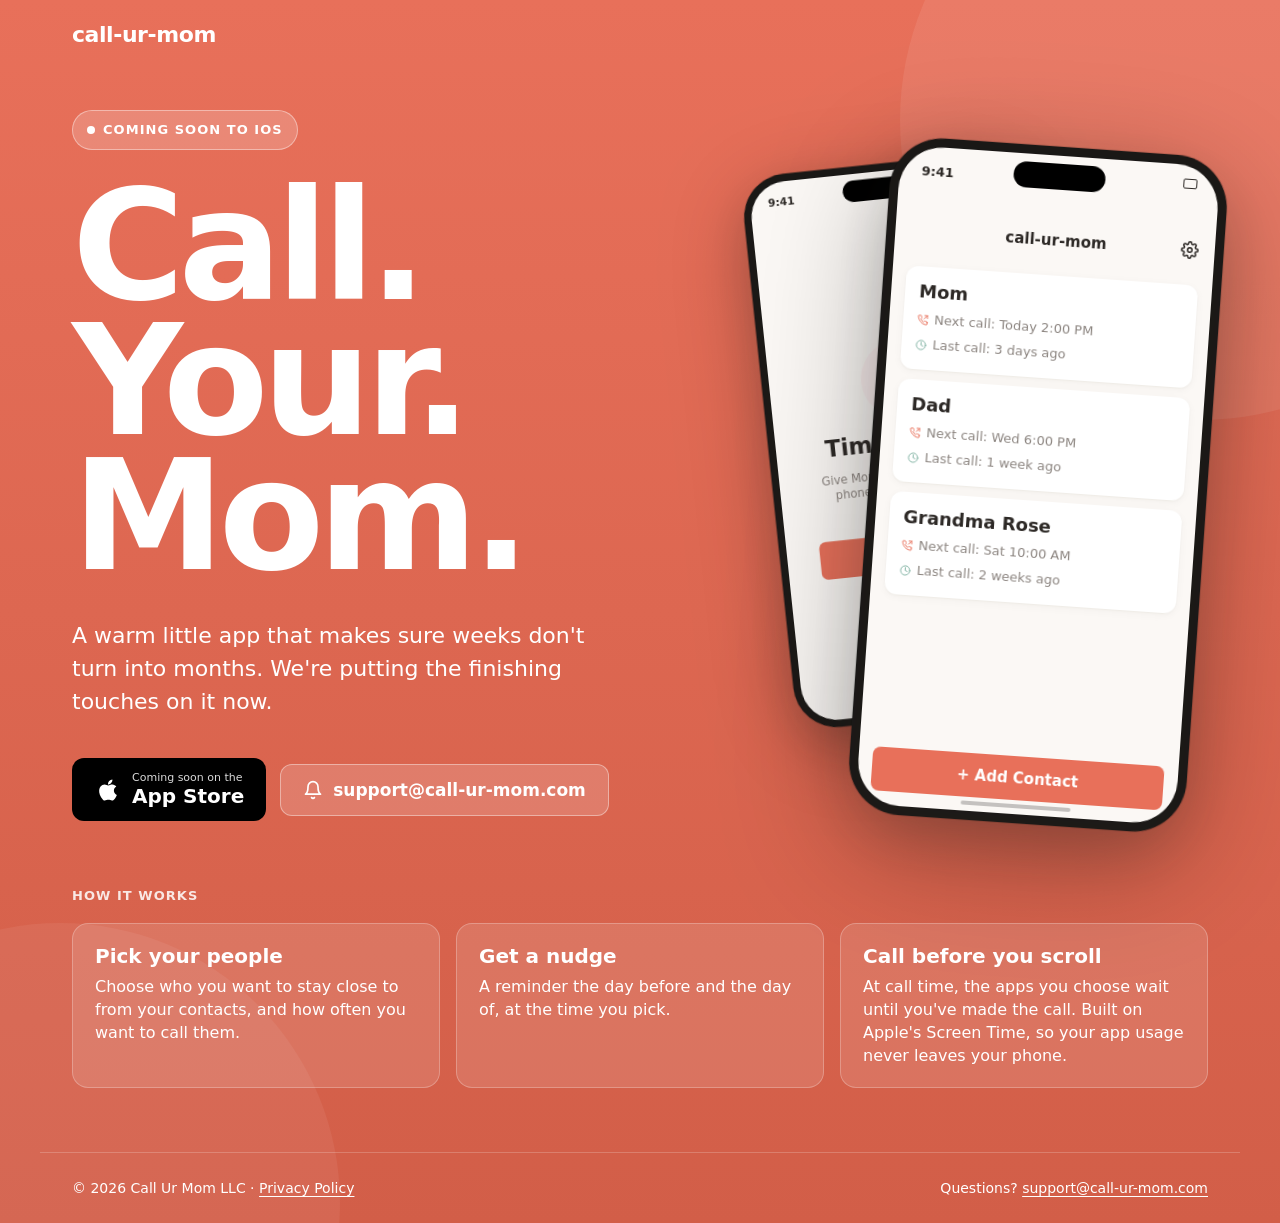
==== index.html @ 9f852c95 "MOM-76: Add landing page and privacy policy Static port of the Coming Soon design with a How it work" ====
<!DOCTYPE html>
<html lang="en">
<head>
<meta charset="utf-8"/>
<title>call-ur-mom — coming soon</title>
<meta name="viewport" content="width=device-width, initial-scale=1"/>
<meta name="description" content="call-ur-mom is an iOS app that reminds you to call the people you love, and holds your apps until you do. Coming soon to the App Store."/>
<link rel="stylesheet" href="colors_and_type.css"/>
<style>
:root,html{color-scheme:light}
html,body{margin:0;padding:0;background:#E8705A;color:#fff;font-family:-apple-system,BlinkMacSystemFont,"SF Pro Text","SF Pro Display","Helvetica Neue",system-ui,sans-serif;-webkit-font-smoothing:antialiased}
*{box-sizing:border-box}
a{color:#fff;text-decoration:underline;text-underline-offset:3px}a:hover{opacity:.85}
.cs-wrap{min-height:100vh;display:flex;flex-direction:column;background:linear-gradient(180deg,#E8705A 0%,#D25E48 100%);position:relative;overflow:hidden}
.cs-circle{position:absolute;border-radius:50%;background:rgba(255,255,255,.08);z-index:0}
.cs-circle-a{top:-180px;right:-220px;width:600px;height:600px}
.cs-circle-b{bottom:-260px;left:-220px;width:560px;height:560px;background:rgba(255,255,255,.06)}
.cs-head{position:relative;z-index:2;max-width:1200px;width:100%;margin:0 auto;padding:24px 32px;display:flex;align-items:center;justify-content:space-between;gap:16px}
.cs-logo{font-size:22px;font-weight:700;letter-spacing:-.02em}
.cs-main{position:relative;z-index:1;flex:1;max-width:1200px;width:100%;margin:0 auto;padding:40px 32px 64px;display:grid;grid-template-columns:minmax(0,1.3fr) minmax(0,1fr);gap:40px;align-items:center}
.cs-badge{display:inline-flex;align-items:center;gap:8px;background:rgba(255,255,255,.18);border:1.5px solid rgba(255,255,255,.4);padding:8px 14px;border-radius:999px;font-size:13px;font-weight:600;letter-spacing:.08em;text-transform:uppercase;margin-bottom:28px}
.cs-dot{width:8px;height:8px;border-radius:4px;background:#fff;animation:csPulse 1.8s ease-in-out infinite}
@keyframes csPulse{0%,100%{opacity:1}50%{opacity:.35}}
@media (prefers-reduced-motion:reduce){.cs-dot{animation:none}}
.cs-h1{font-size:clamp(72px,12vw,180px);font-weight:700;letter-spacing:-.04em;line-height:.88;margin:0}
.cs-sub{font-size:22px;color:#fff;margin:36px 0 0;line-height:1.5;max-width:520px;text-wrap:pretty}
.cs-ctas{display:flex;gap:14px;margin-top:40px;flex-wrap:wrap;align-items:center}
.cs-store{display:inline-flex;align-items:center;gap:10px;background:#000;color:#fff;padding:14px 22px;border-radius:12px;text-decoration:none}
.cs-store-text{line-height:1.1}
.cs-store-small{font-size:11px;opacity:.85}
.cs-store-big{font-size:20px;font-weight:600}
.cs-mail{display:inline-flex;align-items:center;gap:10px;background:rgba(255,255,255,.16);border:1.5px solid rgba(255,255,255,.4);color:#fff;padding:14px 22px;border-radius:12px;font-size:17px;font-weight:600;text-decoration:none}
.cs-phones{position:relative;height:620px;min-width:0;width:100%;max-width:460px;justify-self:end}
.cs-phone-back{position:absolute;top:30px;left:0;transform-origin:top left;transform:rotate(-6deg) scale(.82);z-index:1;filter:drop-shadow(0 20px 50px rgba(0,0,0,.25))}
.cs-phone-front{position:absolute;top:0;right:10px;transform:rotate(4deg);z-index:2;filter:drop-shadow(0 30px 60px rgba(0,0,0,.3))}
.cs-how{position:relative;z-index:1;max-width:1200px;width:100%;margin:0 auto;padding:0 32px 64px}
.cs-how-label{font-size:13px;font-weight:600;letter-spacing:.08em;text-transform:uppercase;opacity:.85;margin:0 0 16px}
.cs-how-grid{display:grid;grid-template-columns:repeat(3,minmax(0,1fr));gap:16px;margin:0;padding:0;list-style:none}
.cs-how-card{background:rgba(255,255,255,.12);border:1.5px solid rgba(255,255,255,.25);border-radius:16px;padding:20px 22px}
.cs-how-card h2{font-size:20px;line-height:25px;font-weight:600;letter-spacing:0;margin:0 0 6px}
.cs-how-card p{font-size:16px;line-height:1.45;margin:0}
.cs-foot{position:relative;z-index:2;border-top:1px solid rgba(255,255,255,.2);max-width:1200px;width:100%;margin:0 auto;padding:24px 32px;display:flex;justify-content:space-between;gap:12px;flex-wrap:wrap;font-size:14px}
@media (max-width:900px){.cs-main{grid-template-columns:minmax(0,1fr)}.cs-phones{max-width:460px;justify-self:center}.cs-how-grid{grid-template-columns:minmax(0,1fr)}}
@media (max-width:1100px) and (min-width:901px){.cs-phones{transform:scale(.82);transform-origin:top right}}
@media (max-width:500px){.cs-phones{transform:scale(.75);transform-origin:top center;height:520px}.cs-head,.cs-main,.cs-how,.cs-foot{padding-left:16px;padding-right:16px}}

/* Phone mockups (static port of phone-mocks.jsx) */
.ph{width:320px;height:660px;border-radius:44px;overflow:hidden;background:#FBF8F5;box-shadow:0 24px 60px rgba(45,41,38,.22),0 0 0 9px #1A1816,0 0 0 10px rgba(0,0,0,.12);position:relative;display:flex;flex-direction:column;color:#2D2926}
.ph-notch{position:absolute;top:8px;left:50%;transform:translateX(-50%);width:92px;height:26px;border-radius:16px;background:#000;z-index:50}
.ph-status{display:flex;justify-content:space-between;padding:14px 22px 4px;font-size:13px;font-weight:600}
.ph-battery{display:inline-block;width:14px;height:10px;border:1px solid #2D2926;border-radius:2px}
.ph-body{flex:1;display:flex;flex-direction:column;overflow:hidden;padding-top:24px}
.ph-home-ind{position:absolute;bottom:6px;left:50%;transform:translateX(-50%);width:110px;height:4px;border-radius:2px;background:rgba(0,0,0,.22);z-index:60}
.ph-nav{display:flex;align-items:center;justify-content:space-between;padding:10px 16px;min-height:40px}
.ph-nav-title{font-size:15px;font-weight:600}
.ph-list{flex:1;overflow:hidden;padding:14px;display:flex;flex-direction:column;gap:10px}
.ph-card{background:#fff;border-radius:12px;padding:14px;box-shadow:0 1px 2px rgba(45,41,38,.04),0 2px 8px rgba(45,41,38,.04)}
.ph-card-name{font-size:18px;font-weight:600;margin-bottom:6px}
.ph-card-row{display:flex;align-items:center;gap:6px;color:#8C8580;font-size:13px}
.ph-card-row+.ph-card-row{margin-top:3px}
.ph-footer{padding:14px}
.ph-btn{background:#E8705A;color:#fff;text-align:center;padding:11px 20px;border-radius:8px;font-size:15px;font-weight:600}
.ph-block{flex:1;display:flex;flex-direction:column;align-items:center;justify-content:center;padding:20px;gap:18px}
.ph-block-icon{width:96px;height:96px;border-radius:48px;background:#FBEFEF;display:flex;align-items:center;justify-content:center}
.ph-block-title{font-size:28px;font-weight:700}
.ph-block-text{font-size:14px;color:#8C8580;text-align:center;max-width:220px;line-height:19px}
.ph-block-actions{width:100%;max-width:240px;margin-top:8px}
.ph-block-actions .ph-btn{padding:12px 20px;margin-bottom:8px}
.ph-dismiss{text-align:center;font-size:13px;color:#8C8580}
.ic{fill:none;stroke-linecap:round;stroke-linejoin:round;stroke-width:2;flex-shrink:0}
</style>
</head>
<body>
<svg width="0" height="0" style="position:absolute" aria-hidden="true">
  <defs>
    <symbol id="i-phone" viewBox="0 0 24 24"><path d="M22 16.92v3a2 2 0 0 1-2.18 2 19.79 19.79 0 0 1-8.63-3.07 19.5 19.5 0 0 1-6-6 19.79 19.79 0 0 1-3.07-8.67A2 2 0 0 1 4.11 2h3a2 2 0 0 1 2 1.72 12.84 12.84 0 0 0 .7 2.81 2 2 0 0 1-.45 2.11L8.09 9.91a16 16 0 0 0 6 6l1.27-1.27a2 2 0 0 1 2.11-.45 12.84 12.84 0 0 0 2.81.7A2 2 0 0 1 22 16.92z"/></symbol>
    <symbol id="i-phone-out" viewBox="0 0 24 24"><polyline points="22 8 22 2 16 2"/><line x1="15" y1="9" x2="22" y2="2"/><path d="M22 16.92v3a2 2 0 0 1-2.18 2 19.79 19.79 0 0 1-8.63-3.07 19.5 19.5 0 0 1-6-6 19.79 19.79 0 0 1-3.07-8.67A2 2 0 0 1 4.11 2h3a2 2 0 0 1 2 1.72 12.84 12.84 0 0 0 .7 2.81 2 2 0 0 1-.45 2.11L8.09 9.91a16 16 0 0 0 6 6l1.27-1.27a2 2 0 0 1 2.11-.45 12.84 12.84 0 0 0 2.81.7A2 2 0 0 1 22 16.92z"/></symbol>
    <symbol id="i-clock" viewBox="0 0 24 24"><circle cx="12" cy="12" r="10"/><polyline points="12 6 12 12 16 14"/></symbol>
    <symbol id="i-gear" viewBox="0 0 24 24"><circle cx="12" cy="12" r="3"/><path d="M19.4 15a1.65 1.65 0 0 0 .33 1.82l.06.06a2 2 0 1 1-2.83 2.83l-.06-.06a1.65 1.65 0 0 0-1.82-.33 1.65 1.65 0 0 0-1 1.51V21a2 2 0 1 1-4 0v-.09A1.65 1.65 0 0 0 9 19.4a1.65 1.65 0 0 0-1.82.33l-.06.06a2 2 0 1 1-2.83-2.83l.06-.06a1.65 1.65 0 0 0 .33-1.82 1.65 1.65 0 0 0-1.51-1H3a2 2 0 1 1 0-4h.09A1.65 1.65 0 0 0 4.6 9a1.65 1.65 0 0 0-.33-1.82l-.06-.06a2 2 0 1 1 2.83-2.83l.06.06a1.65 1.65 0 0 0 1.82.33H9a1.65 1.65 0 0 0 1-1.51V3a2 2 0 1 1 4 0v.09a1.65 1.65 0 0 0 1 1.51 1.65 1.65 0 0 0 1.82-.33l.06-.06a2 2 0 1 1 2.83 2.83l-.06.06a1.65 1.65 0 0 0-.33 1.82V9a1.65 1.65 0 0 0 1.51 1H21a2 2 0 1 1 0 4h-.09a1.65 1.65 0 0 0-1.51 1z"/></symbol>
    <symbol id="i-bell" viewBox="0 0 24 24"><path d="M18 8A6 6 0 0 0 6 8c0 7-3 9-3 9h18s-3-2-3-9"/><path d="M13.73 21a2 2 0 0 1-3.46 0"/></symbol>
  </defs>
</svg>

<div class="cs-wrap">
  <div class="cs-circle cs-circle-a"></div>
  <div class="cs-circle cs-circle-b"></div>

  <header class="cs-head"><div class="cs-logo">call-ur-mom</div></header>

  <main class="cs-main">
    <div>
      <div class="cs-badge"><span class="cs-dot"></span>Coming soon to iOS</div>
      <h1 class="cs-h1">Call.<br>Your.<br>Mom.</h1>
      <p class="cs-sub">A warm little app that makes sure weeks don't turn into months. We're putting the finishing touches on it now.</p>
      <div class="cs-ctas">
        <div class="cs-store" aria-label="Coming soon on the App Store">
          <svg width="28" height="28" viewBox="0 0 24 24" fill="#fff" aria-hidden="true"><path d="M17.05 20.28c-.98.95-2.05.8-3.08.35-1.09-.46-2.09-.48-3.24 0-1.44.62-2.2.44-3.06-.35C2.79 15.25 3.51 7.59 9.05 7.31c1.35.07 2.29.74 3.08.8 1.18-.24 2.31-.93 3.57-.84 1.51.12 2.65.72 3.4 1.8-3.12 1.87-2.38 5.98.48 7.13-.57 1.5-1.31 2.99-2.54 4.09zM12.03 7.25c-.15-2.23 1.66-4.07 3.74-4.25.29 2.58-2.34 4.5-3.74 4.25z"/></svg>
          <div class="cs-store-text"><div class="cs-store-small">Coming soon on the</div><div class="cs-store-big">App Store</div></div>
        </div>
        <a class="cs-mail" href="mailto:support@call-ur-mom.com"><svg class="ic" width="20" height="20" stroke="#fff" aria-hidden="true"><use href="#i-bell"/></svg>support@call-ur-mom.com</a>
      </div>
    </div>

    <div class="cs-phones" aria-hidden="true">
      <div class="cs-phone-back">
        <div class="ph">
          <div class="ph-notch"></div>
          <div class="ph-status"><span>9:41</span><span class="ph-battery"></span></div>
          <div class="ph-body">
            <div class="ph-block">
              <div class="ph-block-icon"><svg class="ic" width="52" height="52" stroke="#D94141" style="stroke-width:2.5"><use href="#i-phone-out"/></svg></div>
              <div class="ph-block-title">Time to Call!</div>
              <div class="ph-block-text">Give Mom a call to unlock your phone. We'll be here when you're done.</div>
              <div class="ph-block-actions">
                <div class="ph-btn">Call Mom</div>
                <div class="ph-dismiss">Dismiss</div>
              </div>
            </div>
          </div>
          <div class="ph-home-ind"></div>
        </div>
      </div>

      <div class="cs-phone-front">
        <div class="ph">
          <div class="ph-notch"></div>
          <div class="ph-status"><span>9:41</span><span class="ph-battery"></span></div>
          <div class="ph-body">
            <div class="ph-nav">
              <div style="width:20px"></div>
              <div class="ph-nav-title">call-ur-mom</div>
              <svg class="ic" width="18" height="18" stroke="#2D2926"><use href="#i-gear"/></svg>
            </div>
            <div class="ph-list">
              <div class="ph-card">
                <div class="ph-card-name">Mom</div>
                <div class="ph-card-row"><svg class="ic" width="11" height="11" stroke="#E8705A"><use href="#i-phone-out"/></svg>Next call: Today 2:00 PM</div>
                <div class="ph-card-row"><svg class="ic" width="11" height="11" stroke="#7AAE9E"><use href="#i-clock"/></svg>Last call: 3 days ago</div>
              </div>
              <div class="ph-card">
                <div class="ph-card-name">Dad</div>
                <div class="ph-card-row"><svg class="ic" width="11" height="11" stroke="#E8705A"><use href="#i-phone-out"/></svg>Next call: Wed 6:00 PM</div>
                <div class="ph-card-row"><svg class="ic" width="11" height="11" stroke="#7AAE9E"><use href="#i-clock"/></svg>Last call: 1 week ago</div>
              </div>
              <div class="ph-card">
                <div class="ph-card-name">Grandma Rose</div>
                <div class="ph-card-row"><svg class="ic" width="11" height="11" stroke="#E8705A"><use href="#i-phone-out"/></svg>Next call: Sat 10:00 AM</div>
                <div class="ph-card-row"><svg class="ic" width="11" height="11" stroke="#7AAE9E"><use href="#i-clock"/></svg>Last call: 2 weeks ago</div>
              </div>
            </div>
            <div class="ph-footer"><div class="ph-btn">+ Add Contact</div></div>
          </div>
          <div class="ph-home-ind"></div>
        </div>
      </div>
    </div>
  </main>

  <section class="cs-how" aria-labelledby="how-label">
    <p class="cs-how-label" id="how-label">How it works</p>
    <ul class="cs-how-grid">
      <li class="cs-how-card">
        <h2>Pick your people</h2>
        <p>Choose who you want to stay close to from your contacts, and how often you want to call them.</p>
      </li>
      <li class="cs-how-card">
        <h2>Get a nudge</h2>
        <p>A reminder the day before and the day of, at the time you pick.</p>
      </li>
      <li class="cs-how-card">
        <h2>Call before you scroll</h2>
        <p>At call time, the apps you choose wait until you've made the call. Built on Apple's Screen Time, so your app usage never leaves your phone.</p>
      </li>
    </ul>
  </section>

  <footer class="cs-foot">
    <div>© 2026 Call Ur Mom LLC · <a href="privacy.html">Privacy Policy</a></div>
    <div>Questions? <a href="mailto:support@call-ur-mom.com">support@call-ur-mom.com</a></div>
  </footer>
</div>
</body>
</html>
---- colors_and_type.css ----
/* ============================================================
   call-ur-mom — Colors & Type
   SF Pro system font + warm coral palette with sage & amber accents
   ============================================================ */

:root {
  /* ---------- Brand palette (light) ---------- */
  --cum-primary:        #E8705A; /* warm coral — CTAs, tint, active */
  --cum-primary-light:  #FFF0ED; /* coral tint — selected rows, bg */
  --cum-secondary:      #7AAE9E; /* sage — secondary actions, badges */
  --cum-accent:         #F5A623; /* amber — streaks, rewards */
  --cum-destructive:    #D94141; /* errors, delete, blocking */
  --cum-success:        #4CAF7D; /* completed calls, streaks */

  /* Surfaces */
  --cum-bg:             #FBF8F5; /* warm cream — screen bg */
  --cum-surface:        #FFFFFF; /* cards, sheets */
  --cum-surface-2:      #F5F1ED; /* grouped rows, chips */

  /* Text */
  --cum-text-1:         #2D2926; /* primary text, headings */
  --cum-text-2:         #8C8580; /* secondary, timestamps */
  --cum-text-3:         #B5AFA9; /* placeholder, disabled */
  --cum-on-primary:     #FFFFFF; /* text on coral CTAs */

  /* Type — SF Pro via -apple-system, Dynamic Type-like scale (in px) */
  --cum-font: -apple-system, BlinkMacSystemFont, "SF Pro Text", "SF Pro Display",
              "Helvetica Neue", Helvetica, Arial, system-ui, sans-serif;

  /* Weights */
  --cum-w-regular:  400;
  --cum-w-medium:   500;
  --cum-w-semibold: 600;
  --cum-w-bold:     700;

  /* Semantic type tokens (size / line-height / weight) */
  --cum-large-title-size: 34px; --cum-large-title-lh: 41px; --cum-large-title-weight: 700;
  --cum-title-size:       28px; --cum-title-lh:       34px; --cum-title-weight:       700;
  --cum-title2-size:      22px; --cum-title2-lh:      28px; --cum-title2-weight:      600;
  --cum-title3-size:      20px; --cum-title3-lh:      25px; --cum-title3-weight:      600;
  --cum-headline-size:    17px; --cum-headline-lh:    22px; --cum-headline-weight:    600;
  --cum-body-size:        17px; --cum-body-lh:        22px; --cum-body-weight:        400;
  --cum-callout-size:     16px; --cum-callout-lh:     21px; --cum-callout-weight:     400;
  --cum-subheadline-size: 15px; --cum-subheadline-lh: 20px; --cum-subheadline-weight: 400;
  --cum-footnote-size:    13px; --cum-footnote-lh:    18px; --cum-footnote-weight:    400;
  --cum-caption-size:     12px; --cum-caption-lh:     16px; --cum-caption-weight:     400;
  --cum-caption2-size:    11px; --cum-caption2-lh:    13px; --cum-caption2-weight:    400;

  /* Spacing — 4pt grid */
  --cum-s-xs:   4px;
  --cum-s-sm:   8px;
  --cum-s-md:  12px;
  --cum-s-lg:  16px;
  --cum-s-xl:  24px;
  --cum-s-xxl: 32px;
  --cum-s-xxxl:48px;

  /* Corner radii */
  --cum-r-sm:   8px;
  --cum-r-md:  12px;
  --cum-r-lg:  16px;
  --cum-r-xl:  24px;

  /* Shadows — soft and low */
  --cum-shadow-card:    0 1px 2px rgba(45, 41, 38, 0.04), 0 2px 8px rgba(45, 41, 38, 0.04);
  --cum-shadow-toast:   0 4px 8px rgba(45, 41, 38, 0.10);
  --cum-shadow-elev:    0 8px 24px rgba(45, 41, 38, 0.08);

  /* Transitions */
  --cum-ease:          cubic-bezier(0.4, 0.0, 0.2, 1); /* iOS-like */
  --cum-dur-fast:      150ms;
  --cum-dur-med:       250ms;
  --cum-dur-slow:      350ms;
}

/* ---------- Dark mode tokens ---------- */
@media (prefers-color-scheme: dark) {
  :root {
    --cum-primary:        #F08A78;
    --cum-primary-light:  #3D2520;
    --cum-secondary:      #8FC4B4;
    --cum-accent:         #FFB940;
    --cum-destructive:    #EF6B6B;
    --cum-success:        #6ECF9D;

    --cum-bg:             #1A1816;
    --cum-surface:        #2D2926;
    --cum-surface-2:      #3A3530;

    --cum-text-1:         #F5F1ED;
    --cum-text-2:         #A39D97;
    --cum-text-3:         #6B6560;
    --cum-on-primary:     #FFFFFF;
  }
}

/* ---------- Base element styles ---------- */
html, body {
  background: var(--cum-bg);
  color: var(--cum-text-1);
  font-family: var(--cum-font);
  font-size: var(--cum-body-size);
  line-height: var(--cum-body-lh);
  -webkit-font-smoothing: antialiased;
  -moz-osx-font-smoothing: grayscale;
  text-rendering: optimizeLegibility;
}

/* Semantic type classes — use these directly */
.cum-large-title { font-size: var(--cum-large-title-size); line-height: var(--cum-large-title-lh); font-weight: var(--cum-large-title-weight); letter-spacing: -0.02em; }
.cum-title       { font-size: var(--cum-title-size);       line-height: var(--cum-title-lh);       font-weight: var(--cum-title-weight);       letter-spacing: -0.015em; }
.cum-title2      { font-size: var(--cum-title2-size);      line-height: var(--cum-title2-lh);      font-weight: var(--cum-title2-weight);      letter-spacing: -0.01em; }
.cum-title3      { font-size: var(--cum-title3-size);      line-height: var(--cum-title3-lh);      font-weight: var(--cum-title3-weight); }
.cum-headline    { font-size: var(--cum-headline-size);    line-height: var(--cum-headline-lh);    font-weight: var(--cum-headline-weight); }
.cum-body        { font-size: var(--cum-body-size);        line-height: var(--cum-body-lh);        font-weight: var(--cum-body-weight); }
.cum-callout     { font-size: var(--cum-callout-size);     line-height: var(--cum-callout-lh);     font-weight: var(--cum-callout-weight); }
.cum-subheadline { font-size: var(--cum-subheadline-size); line-height: var(--cum-subheadline-lh); font-weight: var(--cum-subheadline-weight); }
.cum-footnote    { font-size: var(--cum-footnote-size);    line-height: var(--cum-footnote-lh);    font-weight: var(--cum-footnote-weight); }
.cum-caption     { font-size: var(--cum-caption-size);     line-height: var(--cum-caption-lh);     font-weight: var(--cum-caption-weight); }
.cum-caption2    { font-size: var(--cum-caption2-size);    line-height: var(--cum-caption2-lh);    font-weight: var(--cum-caption2-weight); }

h1 { font-size: var(--cum-large-title-size); line-height: var(--cum-large-title-lh); font-weight: 700; letter-spacing: -0.02em; }
h2 { font-size: var(--cum-title-size);       line-height: var(--cum-title-lh);       font-weight: 700; letter-spacing: -0.015em; }
h3 { font-size: var(--cum-title2-size);      line-height: var(--cum-title2-lh);      font-weight: 600; }
h4 { font-size: var(--cum-title3-size);      line-height: var(--cum-title3-lh);      font-weight: 600; }
p  { font-size: var(--cum-body-size);        line-height: var(--cum-body-lh); }

.cum-muted { color: var(--cum-text-2); }
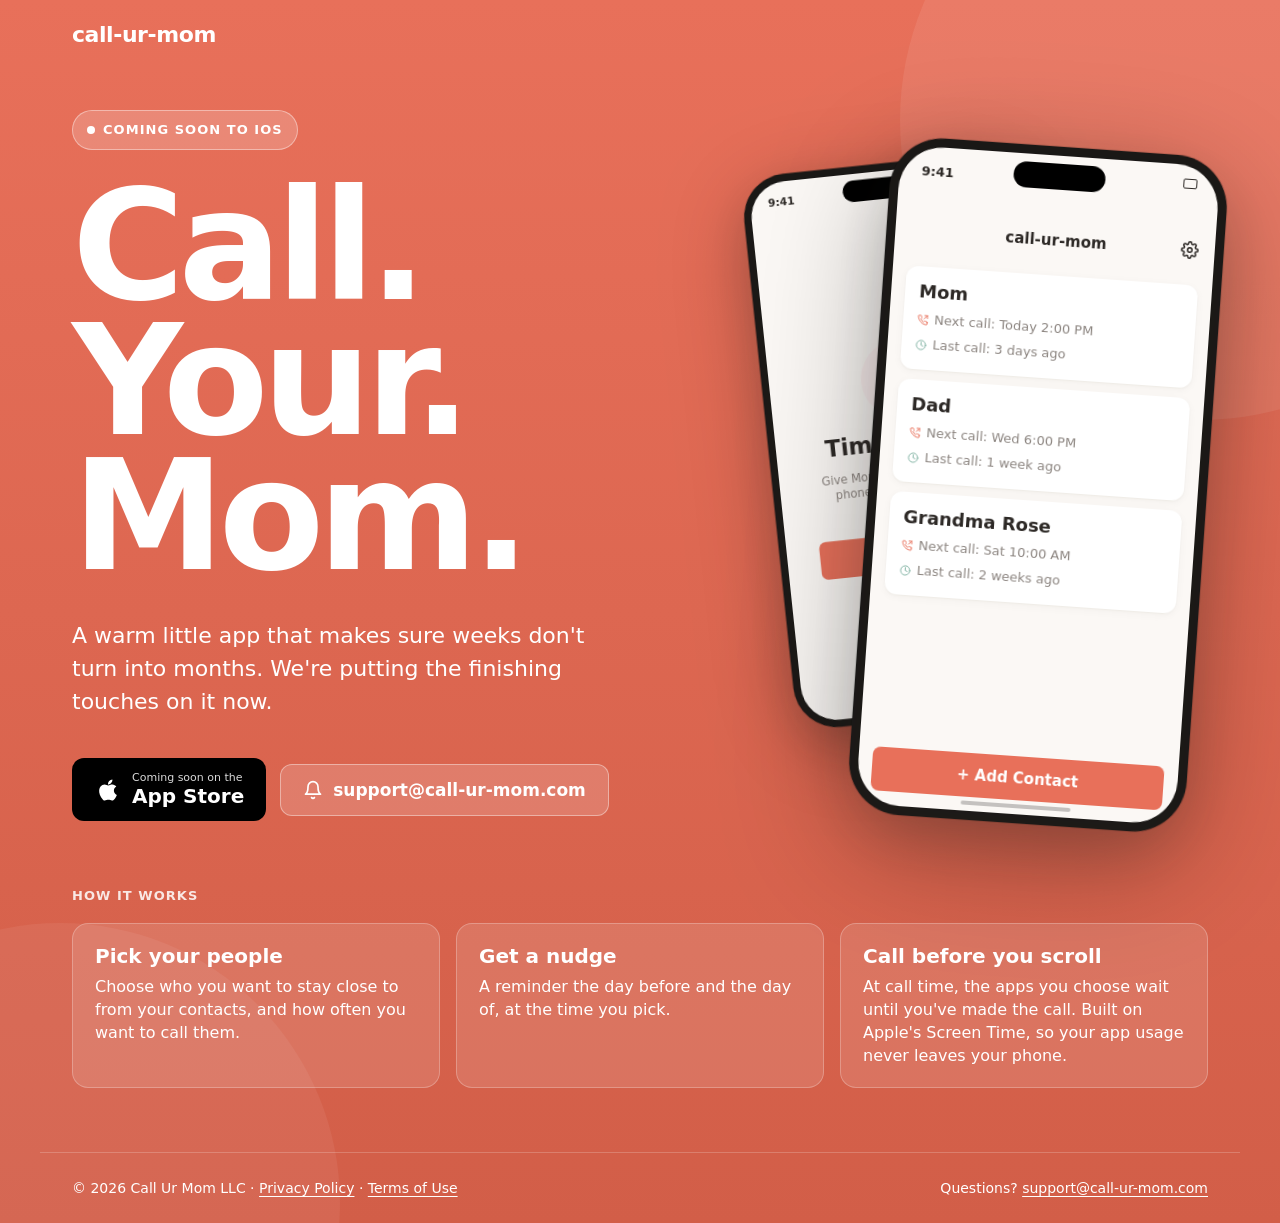
==== commit ce58f6c4: "MOM-92: Correct the privacy policy and add Terms of Use Co-Authored-By: Claude Opus 5.5 <noreply@ant" ====
--- a/index.html
+++ b/index.html
@@ -175,7 +175,7 @@
   </section>
 
   <footer class="cs-foot">
-    <div>© 2026 Call Ur Mom LLC · <a href="privacy.html">Privacy Policy</a></div>
+    <div>© 2026 Call Ur Mom LLC · <a href="privacy.html">Privacy Policy</a> · <a href="terms.html">Terms of Use</a></div>
     <div>Questions? <a href="mailto:support@call-ur-mom.com">support@call-ur-mom.com</a></div>
   </footer>
 </div>
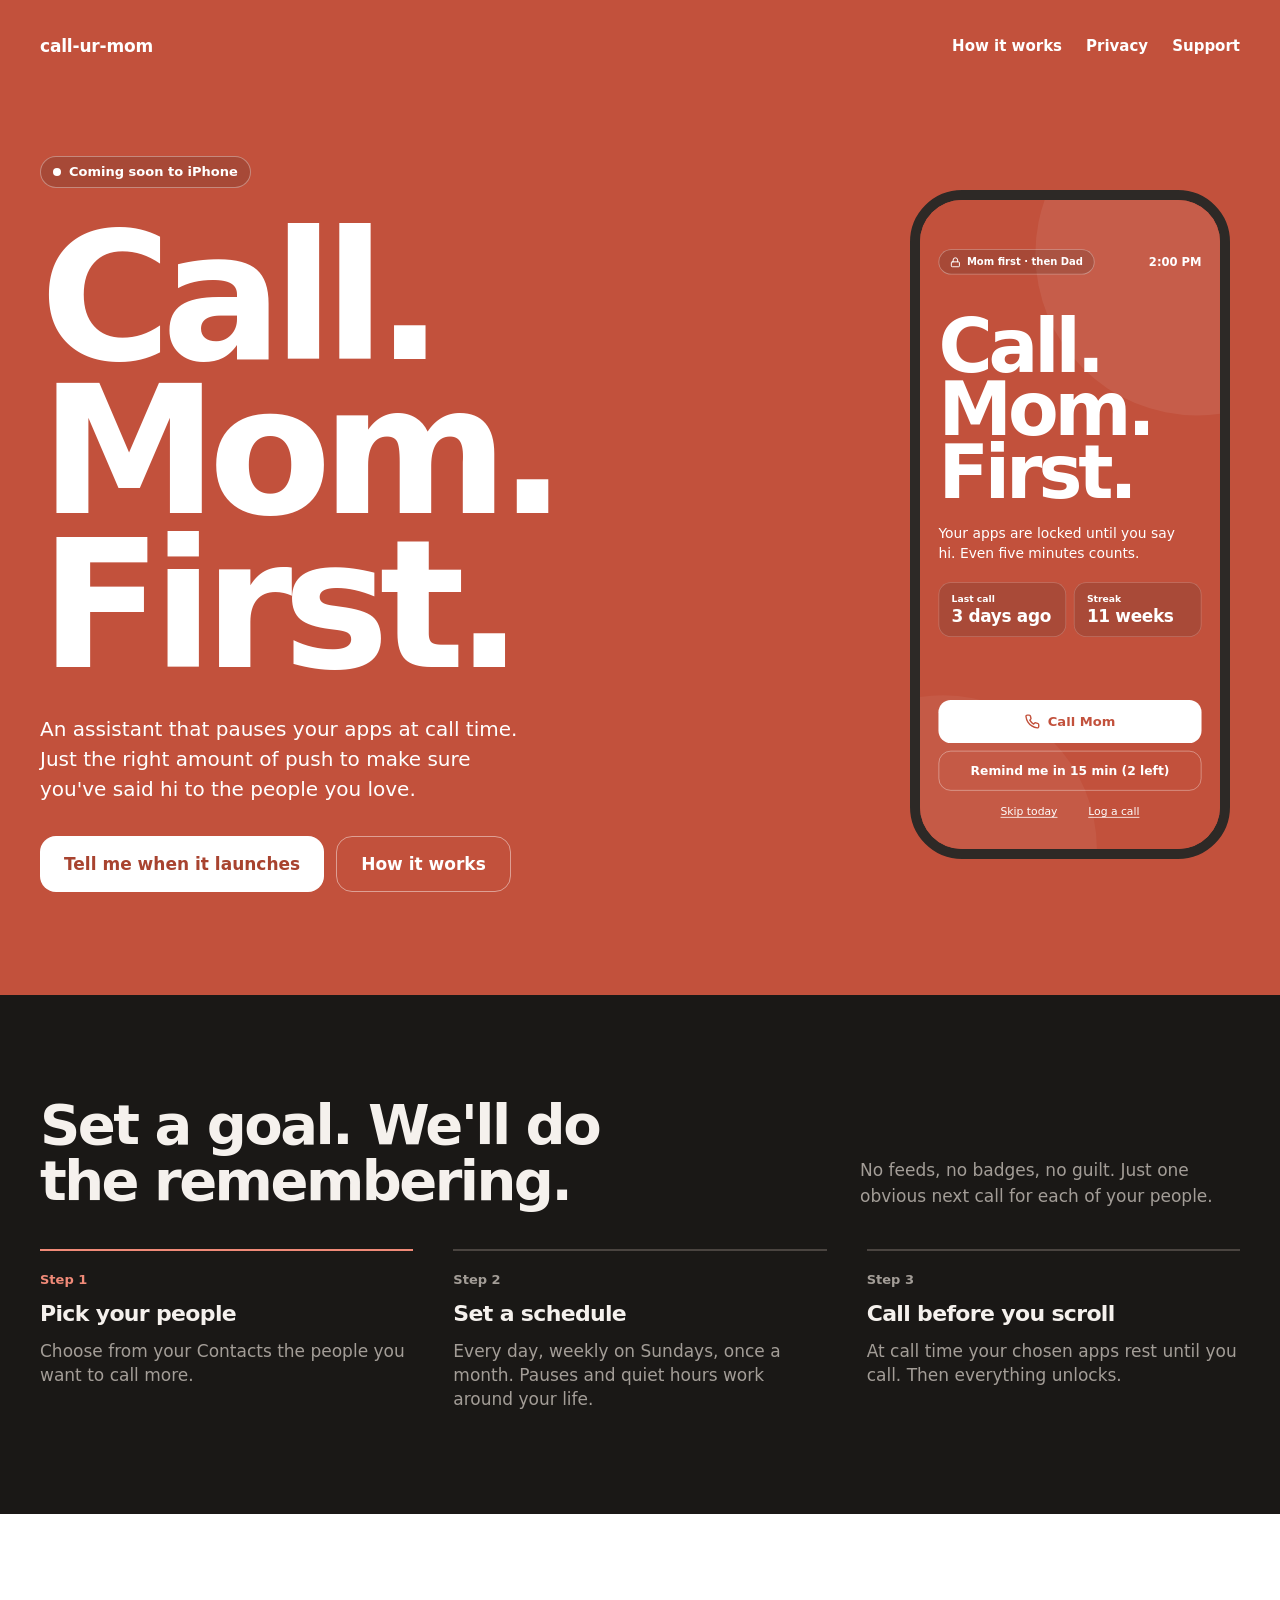
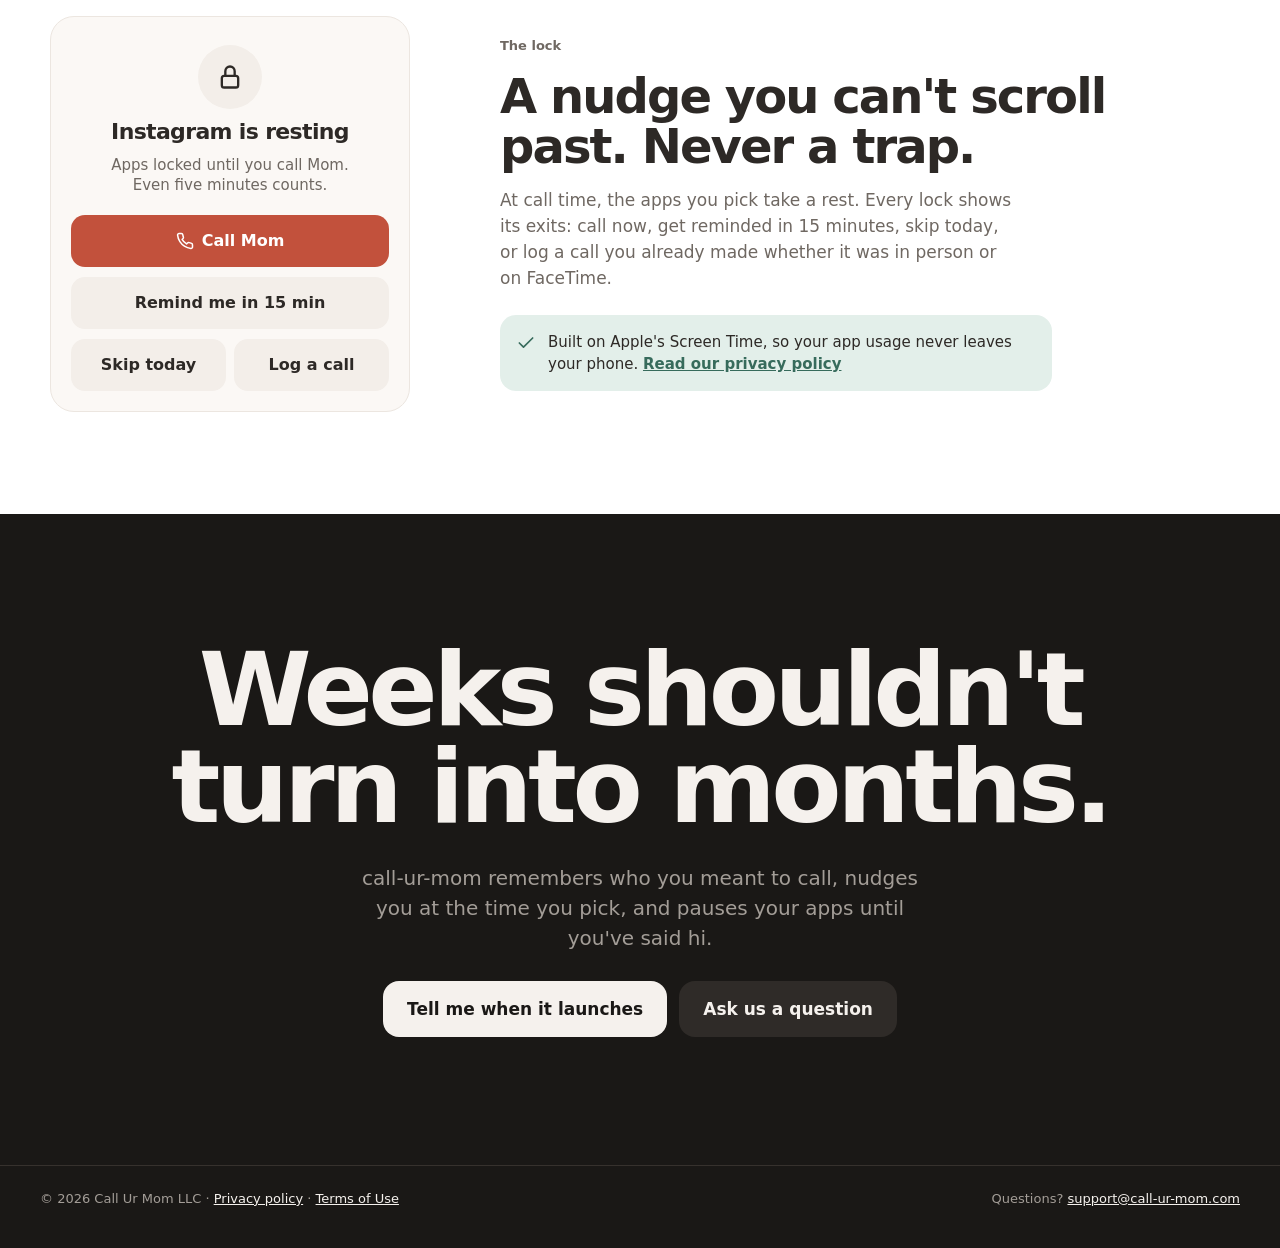
==== commit 212c5b0e: "MOM-256: Rebuild the home page from the new design Port the finished design to plain HTML and CSS, w" ====
--- a/index.html
+++ b/index.html
@@ -5,179 +5,263 @@
 <title>call-ur-mom — coming soon</title>
 <meta name="viewport" content="width=device-width, initial-scale=1"/>
 <meta name="description" content="call-ur-mom is an iOS app that reminds you to call the people you love, and holds your apps until you do. Coming soon to the App Store."/>
-<link rel="stylesheet" href="colors_and_type.css"/>
 <style>
-:root,html{color-scheme:light}
-html,body{margin:0;padding:0;background:#E8705A;color:#fff;font-family:-apple-system,BlinkMacSystemFont,"SF Pro Text","SF Pro Display","Helvetica Neue",system-ui,sans-serif;-webkit-font-smoothing:antialiased}
-*{box-sizing:border-box}
-a{color:#fff;text-decoration:underline;text-underline-offset:3px}a:hover{opacity:.85}
-.cs-wrap{min-height:100vh;display:flex;flex-direction:column;background:linear-gradient(180deg,#E8705A 0%,#D25E48 100%);position:relative;overflow:hidden}
-.cs-circle{position:absolute;border-radius:50%;background:rgba(255,255,255,.08);z-index:0}
-.cs-circle-a{top:-180px;right:-220px;width:600px;height:600px}
-.cs-circle-b{bottom:-260px;left:-220px;width:560px;height:560px;background:rgba(255,255,255,.06)}
-.cs-head{position:relative;z-index:2;max-width:1200px;width:100%;margin:0 auto;padding:24px 32px;display:flex;align-items:center;justify-content:space-between;gap:16px}
-.cs-logo{font-size:22px;font-weight:700;letter-spacing:-.02em}
-.cs-main{position:relative;z-index:1;flex:1;max-width:1200px;width:100%;margin:0 auto;padding:40px 32px 64px;display:grid;grid-template-columns:minmax(0,1.3fr) minmax(0,1fr);gap:40px;align-items:center}
-.cs-badge{display:inline-flex;align-items:center;gap:8px;background:rgba(255,255,255,.18);border:1.5px solid rgba(255,255,255,.4);padding:8px 14px;border-radius:999px;font-size:13px;font-weight:600;letter-spacing:.08em;text-transform:uppercase;margin-bottom:28px}
-.cs-dot{width:8px;height:8px;border-radius:4px;background:#fff;animation:csPulse 1.8s ease-in-out infinite}
-@keyframes csPulse{0%,100%{opacity:1}50%{opacity:.35}}
-@media (prefers-reduced-motion:reduce){.cs-dot{animation:none}}
-.cs-h1{font-size:clamp(72px,12vw,180px);font-weight:700;letter-spacing:-.04em;line-height:.88;margin:0}
-.cs-sub{font-size:22px;color:#fff;margin:36px 0 0;line-height:1.5;max-width:520px;text-wrap:pretty}
-.cs-ctas{display:flex;gap:14px;margin-top:40px;flex-wrap:wrap;align-items:center}
-.cs-store{display:inline-flex;align-items:center;gap:10px;background:#000;color:#fff;padding:14px 22px;border-radius:12px;text-decoration:none}
-.cs-store-text{line-height:1.1}
-.cs-store-small{font-size:11px;opacity:.85}
-.cs-store-big{font-size:20px;font-weight:600}
-.cs-mail{display:inline-flex;align-items:center;gap:10px;background:rgba(255,255,255,.16);border:1.5px solid rgba(255,255,255,.4);color:#fff;padding:14px 22px;border-radius:12px;font-size:17px;font-weight:600;text-decoration:none}
-.cs-phones{position:relative;height:620px;min-width:0;width:100%;max-width:460px;justify-self:end}
-.cs-phone-back{position:absolute;top:30px;left:0;transform-origin:top left;transform:rotate(-6deg) scale(.82);z-index:1;filter:drop-shadow(0 20px 50px rgba(0,0,0,.25))}
-.cs-phone-front{position:absolute;top:0;right:10px;transform:rotate(4deg);z-index:2;filter:drop-shadow(0 30px 60px rgba(0,0,0,.3))}
-.cs-how{position:relative;z-index:1;max-width:1200px;width:100%;margin:0 auto;padding:0 32px 64px}
-.cs-how-label{font-size:13px;font-weight:600;letter-spacing:.08em;text-transform:uppercase;opacity:.85;margin:0 0 16px}
-.cs-how-grid{display:grid;grid-template-columns:repeat(3,minmax(0,1fr));gap:16px;margin:0;padding:0;list-style:none}
-.cs-how-card{background:rgba(255,255,255,.12);border:1.5px solid rgba(255,255,255,.25);border-radius:16px;padding:20px 22px}
-.cs-how-card h2{font-size:20px;line-height:25px;font-weight:600;letter-spacing:0;margin:0 0 6px}
-.cs-how-card p{font-size:16px;line-height:1.45;margin:0}
-.cs-foot{position:relative;z-index:2;border-top:1px solid rgba(255,255,255,.2);max-width:1200px;width:100%;margin:0 auto;padding:24px 32px;display:flex;justify-content:space-between;gap:12px;flex-wrap:wrap;font-size:14px}
-@media (max-width:900px){.cs-main{grid-template-columns:minmax(0,1fr)}.cs-phones{max-width:460px;justify-self:center}.cs-how-grid{grid-template-columns:minmax(0,1fr)}}
-@media (max-width:1100px) and (min-width:901px){.cs-phones{transform:scale(.82);transform-origin:top right}}
-@media (max-width:500px){.cs-phones{transform:scale(.75);transform-origin:top center;height:520px}.cs-head,.cs-main,.cs-how,.cs-foot{padding-left:16px;padding-right:16px}}
-
-/* Phone mockups (static port of phone-mocks.jsx) */
-.ph{width:320px;height:660px;border-radius:44px;overflow:hidden;background:#FBF8F5;box-shadow:0 24px 60px rgba(45,41,38,.22),0 0 0 9px #1A1816,0 0 0 10px rgba(0,0,0,.12);position:relative;display:flex;flex-direction:column;color:#2D2926}
-.ph-notch{position:absolute;top:8px;left:50%;transform:translateX(-50%);width:92px;height:26px;border-radius:16px;background:#000;z-index:50}
-.ph-status{display:flex;justify-content:space-between;padding:14px 22px 4px;font-size:13px;font-weight:600}
-.ph-battery{display:inline-block;width:14px;height:10px;border:1px solid #2D2926;border-radius:2px}
-.ph-body{flex:1;display:flex;flex-direction:column;overflow:hidden;padding-top:24px}
-.ph-home-ind{position:absolute;bottom:6px;left:50%;transform:translateX(-50%);width:110px;height:4px;border-radius:2px;background:rgba(0,0,0,.22);z-index:60}
-.ph-nav{display:flex;align-items:center;justify-content:space-between;padding:10px 16px;min-height:40px}
-.ph-nav-title{font-size:15px;font-weight:600}
-.ph-list{flex:1;overflow:hidden;padding:14px;display:flex;flex-direction:column;gap:10px}
-.ph-card{background:#fff;border-radius:12px;padding:14px;box-shadow:0 1px 2px rgba(45,41,38,.04),0 2px 8px rgba(45,41,38,.04)}
-.ph-card-name{font-size:18px;font-weight:600;margin-bottom:6px}
-.ph-card-row{display:flex;align-items:center;gap:6px;color:#8C8580;font-size:13px}
-.ph-card-row+.ph-card-row{margin-top:3px}
-.ph-footer{padding:14px}
-.ph-btn{background:#E8705A;color:#fff;text-align:center;padding:11px 20px;border-radius:8px;font-size:15px;font-weight:600}
-.ph-block{flex:1;display:flex;flex-direction:column;align-items:center;justify-content:center;padding:20px;gap:18px}
-.ph-block-icon{width:96px;height:96px;border-radius:48px;background:#FBEFEF;display:flex;align-items:center;justify-content:center}
-.ph-block-title{font-size:28px;font-weight:700}
-.ph-block-text{font-size:14px;color:#8C8580;text-align:center;max-width:220px;line-height:19px}
-.ph-block-actions{width:100%;max-width:240px;margin-top:8px}
-.ph-block-actions .ph-btn{padding:12px 20px;margin-bottom:8px}
-.ph-dismiss{text-align:center;font-size:13px;color:#8C8580}
-.ic{fill:none;stroke-linecap:round;stroke-linejoin:round;stroke-width:2;flex-shrink:0}
+:root{
+  color-scheme:dark;
+  --coral:#C2513C;
+  --coral-deep:#A8432F;
+  --coral-bright:#F08A78;
+  --ink:#1A1816;
+  --ink-raised:#2F2B28;
+  --ink-rule:#36312D;
+  --ink-step-rule:#4A4440;
+  --charcoal:#2D2926;
+  --cream:#F5F1ED;
+  --sand:#F3EEE9;
+  --paper:#FBF8F5;
+  --paper-rule:#ECE6E0;
+  --muted-on-ink:#A39D97;
+  --muted-on-white:#6F6862;
+  --sage-tint:#E3EFEA;
+  --sage-deep:#376B5C;
+  --white:#FFFFFF;
+  --gutter:clamp(16px,5vw,40px);
+  --band:clamp(56px,8vw,104px);
+}
+body{margin:0;background:var(--ink);color:var(--cream);font-family:-apple-system,BlinkMacSystemFont,'SF Pro Text','SF Pro Display','Helvetica Neue',system-ui,sans-serif;-webkit-font-smoothing:antialiased}
+h1,h2,p,ol{margin:0}
+
+.wrap{max-width:1200px;margin:0 auto;padding-left:var(--gutter);padding-right:var(--gutter)}
+.coral-band{background:var(--coral);color:var(--white)}
+.icon{fill:none;stroke:currentColor;stroke-linecap:round;stroke-linejoin:round;flex:none}
+.pill{display:inline-flex;align-items:center;gap:8px;border-radius:999px;background:rgba(45,41,38,.18);border:1.5px solid rgba(255,255,255,.35);font-weight:600}
+
+.btn{display:inline-flex;align-items:center;justify-content:center;box-sizing:border-box;height:56px;padding:0 24px;border-radius:16px;font-size:17px;font-weight:600;text-decoration:none}
+.btn-white{background:var(--white);color:var(--coral-deep)}
+.btn-outline{border:1.5px solid rgba(255,255,255,.45);color:var(--white)}
+.btn-cream{background:var(--cream);color:var(--ink)}
+.btn-ink{background:var(--ink-raised);color:var(--cream)}
+.btn-row{display:flex;flex-wrap:wrap;gap:12px}
+
+/* Header */
+.site-header{padding-top:24px;padding-bottom:24px;display:flex;flex-wrap:wrap;align-items:center;justify-content:space-between;gap:12px 24px}
+.site-header a{display:inline-flex;align-items:center;min-height:44px;color:var(--white);text-decoration:none}
+/* The negative margin keeps the logo's 20px line in the layout while its tap target is 44px */
+.logo{margin:-12px 0;font-size:17px;font-weight:700;letter-spacing:-.01em}
+.site-nav{display:flex;flex-wrap:wrap;align-items:center;gap:4px 24px;font-size:15px;font-weight:600}
+
+/* Hero */
+.hero{padding-top:clamp(24px,5vw,64px);padding-bottom:clamp(56px,8vw,104px);display:flex;flex-wrap:wrap;align-items:center;gap:56px}
+.hero-copy{flex:1 1 520px;min-width:0;display:flex;flex-direction:column;align-items:flex-start;gap:32px}
+.hero-badge{padding:6px 12px;font-size:13px;line-height:18px}
+.hero-dot{width:8px;height:8px;border-radius:4px;background:var(--white)}
+.hero-title{font-size:clamp(88px,14vw,200px);line-height:.86;font-weight:800;letter-spacing:-.055em}
+.hero-lede{max-width:500px;font-size:20px;line-height:30px;text-wrap:pretty}
+.hero-copy .btn-row{align-items:center}
+.hero-phone{flex:0 1 340px;display:flex;justify-content:center;min-width:0}
+
+/* Phone mockup: a 390pt screen scaled into a 320px frame */
+.phone{flex:none;width:320px;height:669px;box-sizing:border-box;border:10px solid var(--charcoal);border-radius:52px;background:var(--coral);overflow:hidden}
+.phone-screen{width:390px;height:844px;transform:scale(.7692);transform-origin:top left;box-sizing:border-box;padding:64px 24px 34px;background:var(--coral);color:var(--white);display:flex;flex-direction:column;gap:24px;position:relative;overflow:hidden}
+.phone-screen>:not(.phone-orb){position:relative}
+.phone-orb{position:absolute;border-radius:50%}
+.phone-orb-top{top:-140px;right:-180px;width:420px;height:420px;background:rgba(255,255,255,.07)}
+.phone-orb-bottom{bottom:-200px;left:-170px;width:400px;height:400px;background:rgba(255,255,255,.05)}
+.phone-topline{display:flex;align-items:center;justify-content:space-between}
+.phone-pill{padding:8px 14px;font-size:13px}
+.phone-time{font-size:15px;font-weight:700;font-variant-numeric:tabular-nums}
+.phone-title{margin-top:28px;font-size:96px;line-height:.86;font-weight:800;letter-spacing:-.055em}
+.phone-note{font-size:18px;line-height:1.45;max-width:320px}
+.phone-stats{display:grid;grid-template-columns:repeat(2,minmax(0,1fr));gap:10px}
+.phone-stat{padding:14px 16px;border-radius:16px;background:rgba(45,41,38,.16);border:1.5px solid rgba(255,255,255,.22);display:flex;flex-direction:column;gap:2px}
+.phone-stat-label{font-size:12px;font-weight:600}
+.phone-stat-value{font-size:22px;font-weight:700;letter-spacing:-.02em;font-variant-numeric:tabular-nums}
+.phone-actions{margin-top:auto;display:flex;flex-direction:column;gap:10px}
+.phone-call{height:56px;border-radius:16px;background:var(--white);color:var(--coral);font-size:17px;font-weight:700;display:flex;align-items:center;justify-content:center;gap:10px}
+.phone-snooze{height:52px;box-sizing:border-box;border:1.5px solid rgba(255,255,255,.45);border-radius:16px;font-size:16px;font-weight:600;display:flex;align-items:center;justify-content:center}
+.phone-links{display:flex;justify-content:center;gap:24px}
+.phone-links span{padding:8px;font-size:14px;font-weight:500;text-decoration:underline;text-underline-offset:3px}
+
+/* The frame is wider than the content column below 356px */
+@media (max-width:355px){
+  .phone{transform:scale(.9);transform-origin:top center;margin:0 -16px -67px}
+}
+
+/* How it works */
+.how{padding-top:var(--band);padding-bottom:var(--band);display:flex;flex-direction:column;gap:40px}
+.how-head{display:flex;flex-wrap:wrap;justify-content:space-between;align-items:flex-end;gap:16px 40px}
+.how-title{max-width:620px;font-size:clamp(34px,4.5vw,56px);line-height:1;font-weight:800;letter-spacing:-.045em;text-wrap:balance}
+.how-intro{max-width:380px;font-size:17px;line-height:26px;color:var(--muted-on-ink)}
+.steps{padding:0;list-style:none;display:flex;flex-wrap:wrap;gap:32px 40px}
+.step{flex:1 1 280px;display:flex;flex-direction:column;gap:12px;padding-top:20px;border-top:2px solid var(--ink-step-rule)}
+.step-number{font-size:13px;line-height:18px;font-weight:600;color:var(--muted-on-ink);font-variant-numeric:tabular-nums}
+.step-title{font-size:22px;line-height:26px;font-weight:800;letter-spacing:-.03em}
+.step-text{font-size:17px;line-height:24px;color:var(--muted-on-ink)}
+.step-first{border-top-color:var(--coral-bright)}
+.step-first .step-number{color:var(--coral-bright)}
+
+/* The lock */
+.lock-band{background:var(--white);color:var(--charcoal)}
+.lock{padding-top:var(--band);padding-bottom:var(--band);display:flex;flex-wrap:wrap-reverse;align-items:center;gap:56px 80px}
+.lock-mock{flex:0 1 380px;min-width:0;display:flex;justify-content:center}
+.shield{width:100%;max-width:360px;box-sizing:border-box;padding:28px 20px 20px;background:var(--paper);border:1px solid var(--paper-rule);border-radius:24px;display:flex;flex-direction:column;align-items:center;gap:10px}
+.shield-icon{width:64px;height:64px;border-radius:32px;background:var(--sand);display:flex;align-items:center;justify-content:center}
+.shield-title{font-size:22px;line-height:26px;font-weight:800;letter-spacing:-.03em;text-align:center}
+.shield-note{max-width:260px;font-size:15px;line-height:20px;color:var(--muted-on-white);text-align:center}
+.shield-btn{height:52px;border-radius:14px;background:var(--sand);display:flex;align-items:center;justify-content:center;font-size:16px;font-weight:600}
+.shield-btn-wide{width:100%}
+.shield-btn-half{flex:1 1 0}
+.shield-call{margin-top:10px;gap:8px;background:var(--coral);color:var(--white)}
+.shield-row{width:100%;display:flex;gap:8px}
+.lock-copy{flex:1 1 440px;min-width:0;display:flex;flex-direction:column;gap:16px}
+.lock-eyebrow{font-size:13px;line-height:18px;font-weight:600;color:var(--muted-on-white)}
+.lock-title{font-size:clamp(34px,4vw,48px);line-height:1.05;font-weight:800;letter-spacing:-.04em;text-wrap:balance}
+.lock-text{max-width:520px;font-size:17px;line-height:26px;color:var(--muted-on-white)}
+.privacy-note{max-width:520px;margin-top:8px;padding:16px;border-radius:16px;background:var(--sage-tint);display:flex;align-items:flex-start;gap:12px}
+.privacy-note .icon{margin-top:2px;color:var(--sage-deep)}
+.privacy-note span{font-size:15px;line-height:22px;color:var(--charcoal)}
+/* Inline padding grows the tap target without moving the surrounding text */
+.privacy-note a{padding:13px 0;color:var(--sage-deep);font-weight:600}
+
+/* Close */
+.close{max-width:1200px;margin:0 auto;box-sizing:border-box;padding:clamp(80px,10vw,144px) var(--gutter);display:flex;flex-direction:column;align-items:center;text-align:center;gap:28px}
+.close-title{max-width:1000px;font-size:clamp(52px,8vw,112px);line-height:.94;font-weight:800;letter-spacing:-.045em;text-wrap:balance}
+.close-text{max-width:580px;font-size:20px;line-height:30px;color:var(--muted-on-ink);text-wrap:pretty}
+.close .btn-row{justify-content:center}
+
+/* Footer: links are 44px tall, so the padding gives back what they add to the 18px line */
+.site-footer{border-top:1px solid var(--ink-rule)}
+.footer-row{padding-top:11px;padding-bottom:27px;display:flex;flex-wrap:wrap;justify-content:space-between;gap:0 24px;font-size:13px;line-height:18px;color:var(--muted-on-ink)}
+.footer-row a{display:inline-flex;align-items:center;min-height:44px;color:var(--cream)}
 </style>
 </head>
 <body>
-<svg width="0" height="0" style="position:absolute" aria-hidden="true">
-  <defs>
-    <symbol id="i-phone" viewBox="0 0 24 24"><path d="M22 16.92v3a2 2 0 0 1-2.18 2 19.79 19.79 0 0 1-8.63-3.07 19.5 19.5 0 0 1-6-6 19.79 19.79 0 0 1-3.07-8.67A2 2 0 0 1 4.11 2h3a2 2 0 0 1 2 1.72 12.84 12.84 0 0 0 .7 2.81 2 2 0 0 1-.45 2.11L8.09 9.91a16 16 0 0 0 6 6l1.27-1.27a2 2 0 0 1 2.11-.45 12.84 12.84 0 0 0 2.81.7A2 2 0 0 1 22 16.92z"/></symbol>
-    <symbol id="i-phone-out" viewBox="0 0 24 24"><polyline points="22 8 22 2 16 2"/><line x1="15" y1="9" x2="22" y2="2"/><path d="M22 16.92v3a2 2 0 0 1-2.18 2 19.79 19.79 0 0 1-8.63-3.07 19.5 19.5 0 0 1-6-6 19.79 19.79 0 0 1-3.07-8.67A2 2 0 0 1 4.11 2h3a2 2 0 0 1 2 1.72 12.84 12.84 0 0 0 .7 2.81 2 2 0 0 1-.45 2.11L8.09 9.91a16 16 0 0 0 6 6l1.27-1.27a2 2 0 0 1 2.11-.45 12.84 12.84 0 0 0 2.81.7A2 2 0 0 1 22 16.92z"/></symbol>
-    <symbol id="i-clock" viewBox="0 0 24 24"><circle cx="12" cy="12" r="10"/><polyline points="12 6 12 12 16 14"/></symbol>
-    <symbol id="i-gear" viewBox="0 0 24 24"><circle cx="12" cy="12" r="3"/><path d="M19.4 15a1.65 1.65 0 0 0 .33 1.82l.06.06a2 2 0 1 1-2.83 2.83l-.06-.06a1.65 1.65 0 0 0-1.82-.33 1.65 1.65 0 0 0-1 1.51V21a2 2 0 1 1-4 0v-.09A1.65 1.65 0 0 0 9 19.4a1.65 1.65 0 0 0-1.82.33l-.06.06a2 2 0 1 1-2.83-2.83l.06-.06a1.65 1.65 0 0 0 .33-1.82 1.65 1.65 0 0 0-1.51-1H3a2 2 0 1 1 0-4h.09A1.65 1.65 0 0 0 4.6 9a1.65 1.65 0 0 0-.33-1.82l-.06-.06a2 2 0 1 1 2.83-2.83l.06.06a1.65 1.65 0 0 0 1.82.33H9a1.65 1.65 0 0 0 1-1.51V3a2 2 0 1 1 4 0v.09a1.65 1.65 0 0 0 1 1.51 1.65 1.65 0 0 0 1.82-.33l.06-.06a2 2 0 1 1 2.83 2.83l-.06.06a1.65 1.65 0 0 0-.33 1.82V9a1.65 1.65 0 0 0 1.51 1H21a2 2 0 1 1 0 4h-.09a1.65 1.65 0 0 0-1.51 1z"/></symbol>
-    <symbol id="i-bell" viewBox="0 0 24 24"><path d="M18 8A6 6 0 0 0 6 8c0 7-3 9-3 9h18s-3-2-3-9"/><path d="M13.73 21a2 2 0 0 1-3.46 0"/></symbol>
-  </defs>
-</svg>
-
-<div class="cs-wrap">
-  <div class="cs-circle cs-circle-a"></div>
-  <div class="cs-circle cs-circle-b"></div>
-
-  <header class="cs-head"><div class="cs-logo">call-ur-mom</div></header>
-
-  <main class="cs-main">
-    <div>
-      <div class="cs-badge"><span class="cs-dot"></span>Coming soon to iOS</div>
-      <h1 class="cs-h1">Call.<br>Your.<br>Mom.</h1>
-      <p class="cs-sub">A warm little app that makes sure weeks don't turn into months. We're putting the finishing touches on it now.</p>
-      <div class="cs-ctas">
-        <div class="cs-store" aria-label="Coming soon on the App Store">
-          <svg width="28" height="28" viewBox="0 0 24 24" fill="#fff" aria-hidden="true"><path d="M17.05 20.28c-.98.95-2.05.8-3.08.35-1.09-.46-2.09-.48-3.24 0-1.44.62-2.2.44-3.06-.35C2.79 15.25 3.51 7.59 9.05 7.31c1.35.07 2.29.74 3.08.8 1.18-.24 2.31-.93 3.57-.84 1.51.12 2.65.72 3.4 1.8-3.12 1.87-2.38 5.98.48 7.13-.57 1.5-1.31 2.99-2.54 4.09zM12.03 7.25c-.15-2.23 1.66-4.07 3.74-4.25.29 2.58-2.34 4.5-3.74 4.25z"/></svg>
-          <div class="cs-store-text"><div class="cs-store-small">Coming soon on the</div><div class="cs-store-big">App Store</div></div>
-        </div>
-        <a class="cs-mail" href="mailto:support@call-ur-mom.com"><svg class="ic" width="20" height="20" stroke="#fff" aria-hidden="true"><use href="#i-bell"/></svg>support@call-ur-mom.com</a>
-      </div>
-    </div>
-
-    <div class="cs-phones" aria-hidden="true">
-      <div class="cs-phone-back">
-        <div class="ph">
-          <div class="ph-notch"></div>
-          <div class="ph-status"><span>9:41</span><span class="ph-battery"></span></div>
-          <div class="ph-body">
-            <div class="ph-block">
-              <div class="ph-block-icon"><svg class="ic" width="52" height="52" stroke="#D94141" style="stroke-width:2.5"><use href="#i-phone-out"/></svg></div>
-              <div class="ph-block-title">Time to Call!</div>
-              <div class="ph-block-text">Give Mom a call to unlock your phone. We'll be here when you're done.</div>
-              <div class="ph-block-actions">
-                <div class="ph-btn">Call Mom</div>
-                <div class="ph-dismiss">Dismiss</div>
+
+<header class="coral-band">
+  <div class="wrap site-header">
+    <a class="logo" href="./">call-ur-mom</a>
+    <nav class="site-nav" aria-label="Main">
+      <a href="#how">How it works</a>
+      <a href="privacy.html">Privacy</a>
+      <a href="mailto:support@call-ur-mom.com">Support</a>
+    </nav>
+  </div>
+</header>
+
+<main>
+  <section class="coral-band">
+    <div class="wrap hero">
+      <div class="hero-copy">
+        <span class="pill hero-badge"><span class="hero-dot"></span>Coming soon to iPhone</span>
+        <h1 class="hero-title">Call.<br>Mom.<br>First.</h1>
+        <p class="hero-lede">An assistant that pauses your apps at call time. Just the right amount of push to make sure you've said hi to the people you love.</p>
+        <div class="btn-row">
+          <a class="btn btn-white" href="mailto:support@call-ur-mom.com?subject=Tell%20me%20when%20it%20launches">Tell me when it launches</a>
+          <a class="btn btn-outline" href="#how">How it works</a>
+        </div>
+      </div>
+
+      <div class="hero-phone" aria-hidden="true">
+        <div class="phone">
+          <div class="phone-screen">
+            <div class="phone-orb phone-orb-top"></div>
+            <div class="phone-orb phone-orb-bottom"></div>
+            <div class="phone-topline">
+              <span class="pill phone-pill"><svg class="icon" width="14" height="14" viewBox="0 0 24 24" stroke-width="2.2"><rect x="3" y="11" width="18" height="11" rx="2"></rect><path d="M7 11V7a5 5 0 0 1 10 0v4"></path></svg>Mom first · then Dad</span>
+              <span class="phone-time">2:00 PM</span>
+            </div>
+            <span class="phone-title">Call.<br>Mom.<br>First.</span>
+            <span class="phone-note">Your apps are locked until you say hi. Even five minutes counts.</span>
+            <div class="phone-stats">
+              <div class="phone-stat">
+                <span class="phone-stat-label">Last call</span>
+                <span class="phone-stat-value">3 days ago</span>
+              </div>
+              <div class="phone-stat">
+                <span class="phone-stat-label">Streak</span>
+                <span class="phone-stat-value">11 weeks</span>
+              </div>
+            </div>
+            <div class="phone-actions">
+              <span class="phone-call"><svg class="icon" width="20" height="20" viewBox="0 0 24 24" stroke-width="2.2"><path d="M22 16.92v3a2 2 0 0 1-2.18 2 19.79 19.79 0 0 1-8.63-3.07 19.5 19.5 0 0 1-6-6 19.79 19.79 0 0 1-3.07-8.67A2 2 0 0 1 4.11 2h3a2 2 0 0 1 2 1.72 12.84 12.84 0 0 0 .7 2.81 2 2 0 0 1-.45 2.11L8.09 9.91a16 16 0 0 0 6 6l1.27-1.27a2 2 0 0 1 2.11-.45 12.84 12.84 0 0 0 2.81.7A2 2 0 0 1 22 16.92z"></path></svg>Call Mom</span>
+              <span class="phone-snooze">Remind me in 15 min (2 left)</span>
+              <div class="phone-links">
+                <span>Skip today</span>
+                <span>Log a call</span>
               </div>
             </div>
           </div>
-          <div class="ph-home-ind"></div>
-        </div>
-      </div>
-
-      <div class="cs-phone-front">
-        <div class="ph">
-          <div class="ph-notch"></div>
-          <div class="ph-status"><span>9:41</span><span class="ph-battery"></span></div>
-          <div class="ph-body">
-            <div class="ph-nav">
-              <div style="width:20px"></div>
-              <div class="ph-nav-title">call-ur-mom</div>
-              <svg class="ic" width="18" height="18" stroke="#2D2926"><use href="#i-gear"/></svg>
-            </div>
-            <div class="ph-list">
-              <div class="ph-card">
-                <div class="ph-card-name">Mom</div>
-                <div class="ph-card-row"><svg class="ic" width="11" height="11" stroke="#E8705A"><use href="#i-phone-out"/></svg>Next call: Today 2:00 PM</div>
-                <div class="ph-card-row"><svg class="ic" width="11" height="11" stroke="#7AAE9E"><use href="#i-clock"/></svg>Last call: 3 days ago</div>
-              </div>
-              <div class="ph-card">
-                <div class="ph-card-name">Dad</div>
-                <div class="ph-card-row"><svg class="ic" width="11" height="11" stroke="#E8705A"><use href="#i-phone-out"/></svg>Next call: Wed 6:00 PM</div>
-                <div class="ph-card-row"><svg class="ic" width="11" height="11" stroke="#7AAE9E"><use href="#i-clock"/></svg>Last call: 1 week ago</div>
-              </div>
-              <div class="ph-card">
-                <div class="ph-card-name">Grandma Rose</div>
-                <div class="ph-card-row"><svg class="ic" width="11" height="11" stroke="#E8705A"><use href="#i-phone-out"/></svg>Next call: Sat 10:00 AM</div>
-                <div class="ph-card-row"><svg class="ic" width="11" height="11" stroke="#7AAE9E"><use href="#i-clock"/></svg>Last call: 2 weeks ago</div>
-              </div>
-            </div>
-            <div class="ph-footer"><div class="ph-btn">+ Add Contact</div></div>
-          </div>
-          <div class="ph-home-ind"></div>
-        </div>
-      </div>
-    </div>
-  </main>
-
-  <section class="cs-how" aria-labelledby="how-label">
-    <p class="cs-how-label" id="how-label">How it works</p>
-    <ul class="cs-how-grid">
-      <li class="cs-how-card">
-        <h2>Pick your people</h2>
-        <p>Choose who you want to stay close to from your contacts, and how often you want to call them.</p>
-      </li>
-      <li class="cs-how-card">
-        <h2>Get a nudge</h2>
-        <p>A reminder the day before and the day of, at the time you pick.</p>
-      </li>
-      <li class="cs-how-card">
-        <h2>Call before you scroll</h2>
-        <p>At call time, the apps you choose wait until you've made the call. Built on Apple's Screen Time, so your app usage never leaves your phone.</p>
-      </li>
-    </ul>
-  </section>
-
-  <footer class="cs-foot">
-    <div>© 2026 Call Ur Mom LLC · <a href="privacy.html">Privacy Policy</a> · <a href="terms.html">Terms of Use</a></div>
-    <div>Questions? <a href="mailto:support@call-ur-mom.com">support@call-ur-mom.com</a></div>
-  </footer>
-</div>
+        </div>
+      </div>
+    </div>
+  </section>
+
+  <section id="how">
+    <div class="wrap how">
+      <div class="how-head">
+        <h2 class="how-title">Set a goal. We'll do the remembering.</h2>
+        <p class="how-intro">No feeds, no badges, no guilt. Just one obvious next call for each of your people.</p>
+      </div>
+      <ol class="steps">
+        <li class="step step-first">
+          <span class="step-number">Step 1</span>
+          <span class="step-title">Pick your people</span>
+          <span class="step-text">Choose from your Contacts the people you want to call more.</span>
+        </li>
+        <li class="step">
+          <span class="step-number">Step 2</span>
+          <span class="step-title">Set a schedule</span>
+          <span class="step-text">Every day, weekly on Sundays, once a month. Pauses and quiet hours work around your life.</span>
+        </li>
+        <li class="step">
+          <span class="step-number">Step 3</span>
+          <span class="step-title">Call before you scroll</span>
+          <span class="step-text">At call time your chosen apps rest until you call. Then everything unlocks.</span>
+        </li>
+      </ol>
+    </div>
+  </section>
+
+  <section class="lock-band">
+    <div class="wrap lock">
+      <div class="lock-mock" aria-hidden="true">
+        <div class="shield">
+          <span class="shield-icon"><svg class="icon" width="28" height="28" viewBox="0 0 24 24" stroke-width="2"><rect x="5" y="11" width="14" height="10" rx="2"></rect><path d="M8 11V7a4 4 0 0 1 8 0v4"></path></svg></span>
+          <span class="shield-title">Instagram is resting</span>
+          <span class="shield-note">Apps locked until you call Mom. Even five minutes counts.</span>
+          <span class="shield-btn shield-btn-wide shield-call"><svg class="icon" width="18" height="18" viewBox="0 0 24 24" stroke-width="2"><path d="M22 16.92v3a2 2 0 0 1-2.18 2 19.79 19.79 0 0 1-8.63-3.07 19.5 19.5 0 0 1-6-6 19.79 19.79 0 0 1-3.07-8.67A2 2 0 0 1 4.11 2h3a2 2 0 0 1 2 1.72 12.84 12.84 0 0 0 .7 2.81 2 2 0 0 1-.45 2.11L8.09 9.91a16 16 0 0 0 6 6l1.27-1.27a2 2 0 0 1 2.11-.45 12.84 12.84 0 0 0 2.81.7A2 2 0 0 1 22 16.92z"></path></svg>Call Mom</span>
+          <span class="shield-btn shield-btn-wide">Remind me in 15 min</span>
+          <span class="shield-row"><span class="shield-btn shield-btn-half">Skip today</span><span class="shield-btn shield-btn-half">Log a call</span></span>
+        </div>
+      </div>
+      <div class="lock-copy">
+        <span class="lock-eyebrow">The lock</span>
+        <h2 class="lock-title">A nudge you can't scroll past. Never a trap.</h2>
+        <p class="lock-text">At call time, the apps you pick take a rest. Every lock shows its exits: call now, get reminded in 15 minutes, skip today, or log a call you already made whether it was in person or on FaceTime.</p>
+        <div class="privacy-note">
+          <svg class="icon" width="20" height="20" viewBox="0 0 24 24" stroke-width="2" aria-hidden="true"><polyline points="20 6 9 17 4 12"></polyline></svg>
+          <span>Built on Apple's Screen Time, so your app usage never leaves your phone. <a href="privacy.html">Read our privacy policy</a></span>
+        </div>
+      </div>
+    </div>
+  </section>
+
+  <section class="close">
+    <h2 class="close-title">Weeks shouldn't turn into months.</h2>
+    <p class="close-text">call-ur-mom remembers who you meant to call, nudges you at the time you pick, and pauses your apps until you've said hi.</p>
+    <div class="btn-row">
+      <a class="btn btn-cream" href="mailto:support@call-ur-mom.com?subject=Tell%20me%20when%20it%20launches">Tell me when it launches</a>
+      <a class="btn btn-ink" href="mailto:support@call-ur-mom.com">Ask us a question</a>
+    </div>
+  </section>
+</main>
+
+<footer class="site-footer">
+  <div class="wrap footer-row">
+    <span>© 2026 Call Ur Mom LLC · <a href="privacy.html">Privacy policy</a> · <a href="terms.html">Terms of Use</a></span>
+    <span>Questions? <a href="mailto:support@call-ur-mom.com">support@call-ur-mom.com</a></span>
+  </div>
+</footer>
+
 </body>
 </html>
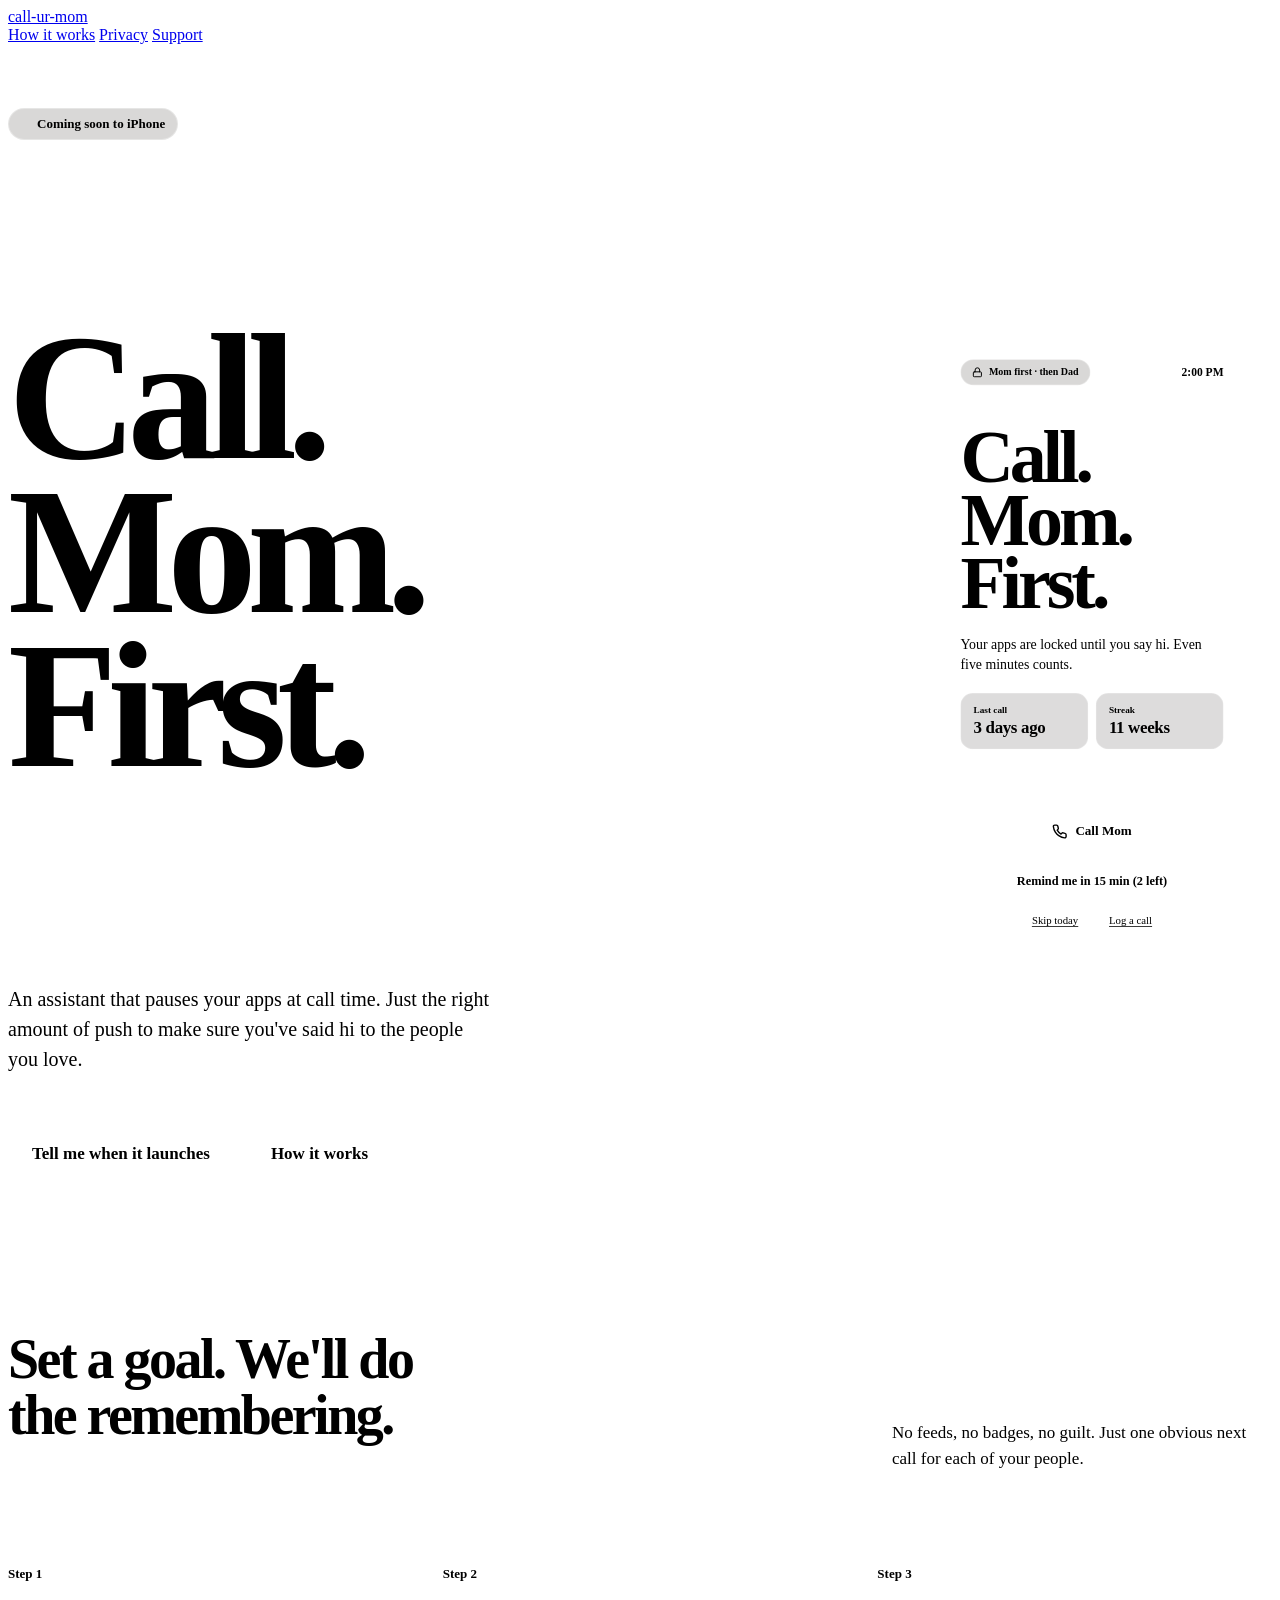
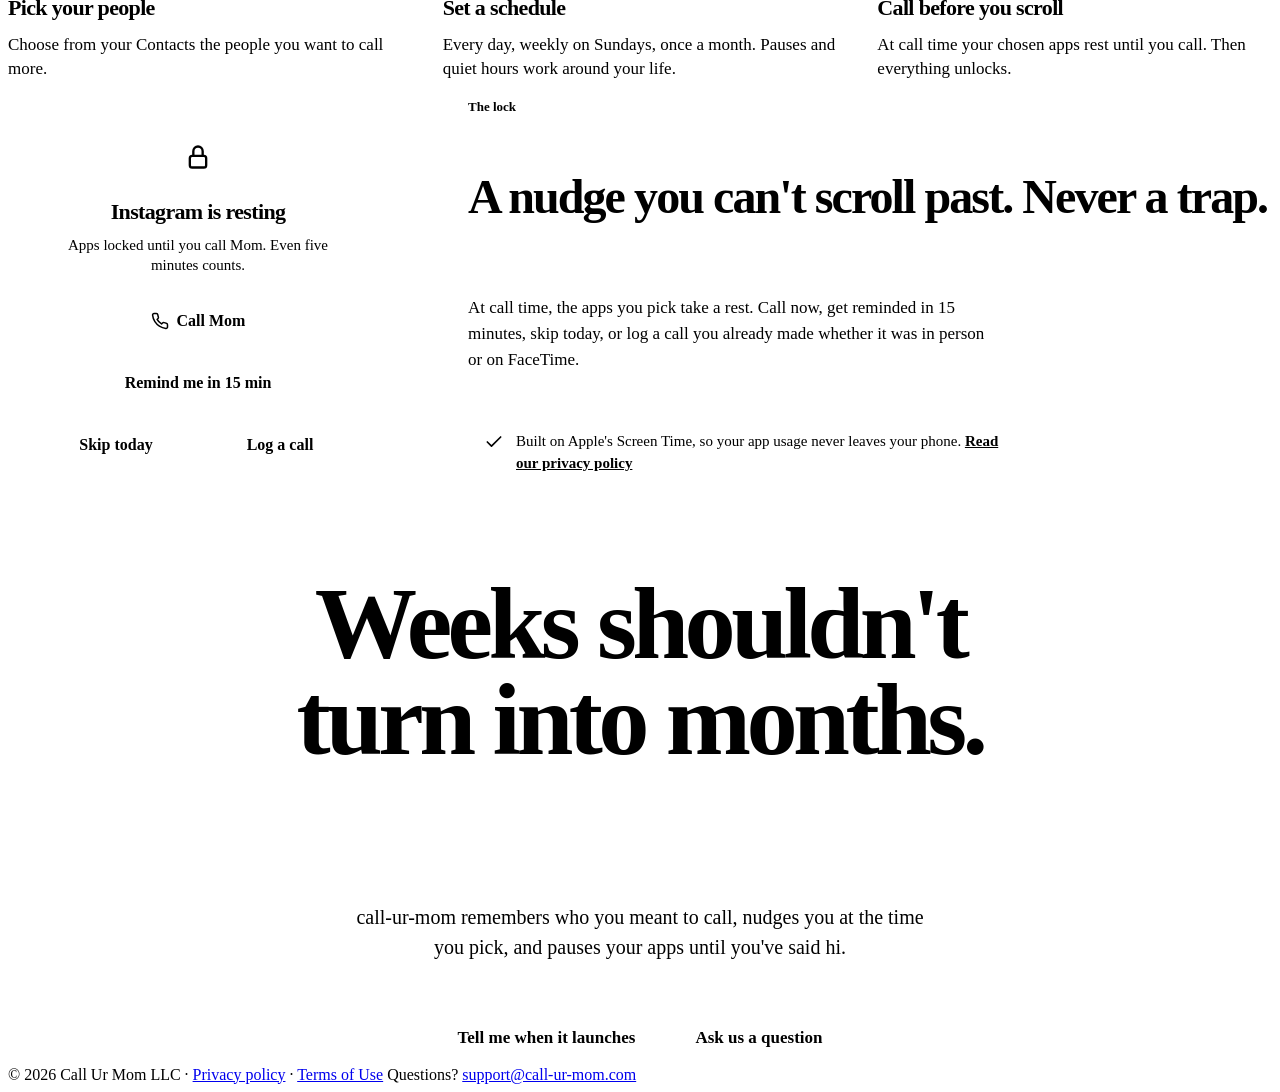
==== commit 01116d49: "MOM-258: Point the launch buttons at the Google Form Co-Authored-By: Claude Opus 5.5 <noreply@anthro" ====
--- a/index.html
+++ b/index.html
@@ -5,34 +5,8 @@
 <title>call-ur-mom — coming soon</title>
 <meta name="viewport" content="width=device-width, initial-scale=1"/>
 <meta name="description" content="call-ur-mom is an iOS app that reminds you to call the people you love, and holds your apps until you do. Coming soon to the App Store."/>
+<link rel="stylesheet" href="site.css"/>
 <style>
-:root{
-  color-scheme:dark;
-  --coral:#C2513C;
-  --coral-deep:#A8432F;
-  --coral-bright:#F08A78;
-  --ink:#1A1816;
-  --ink-raised:#2F2B28;
-  --ink-rule:#36312D;
-  --ink-step-rule:#4A4440;
-  --charcoal:#2D2926;
-  --cream:#F5F1ED;
-  --sand:#F3EEE9;
-  --paper:#FBF8F5;
-  --paper-rule:#ECE6E0;
-  --muted-on-ink:#A39D97;
-  --muted-on-white:#6F6862;
-  --sage-tint:#E3EFEA;
-  --sage-deep:#376B5C;
-  --white:#FFFFFF;
-  --gutter:clamp(16px,5vw,40px);
-  --band:clamp(56px,8vw,104px);
-}
-body{margin:0;background:var(--ink);color:var(--cream);font-family:-apple-system,BlinkMacSystemFont,'SF Pro Text','SF Pro Display','Helvetica Neue',system-ui,sans-serif;-webkit-font-smoothing:antialiased}
-h1,h2,p,ol{margin:0}
-
-.wrap{max-width:1200px;margin:0 auto;padding-left:var(--gutter);padding-right:var(--gutter)}
-.coral-band{background:var(--coral);color:var(--white)}
 .icon{fill:none;stroke:currentColor;stroke-linecap:round;stroke-linejoin:round;flex:none}
 .pill{display:inline-flex;align-items:center;gap:8px;border-radius:999px;background:rgba(45,41,38,.18);border:1.5px solid rgba(255,255,255,.35);font-weight:600}
 
@@ -42,13 +16,6 @@
 .btn-cream{background:var(--cream);color:var(--ink)}
 .btn-ink{background:var(--ink-raised);color:var(--cream)}
 .btn-row{display:flex;flex-wrap:wrap;gap:12px}
-
-/* Header */
-.site-header{padding-top:24px;padding-bottom:24px;display:flex;flex-wrap:wrap;align-items:center;justify-content:space-between;gap:12px 24px}
-.site-header a{display:inline-flex;align-items:center;min-height:44px;color:var(--white);text-decoration:none}
-/* The negative margin keeps the logo's 20px line in the layout while its tap target is 44px */
-.logo{margin:-12px 0;font-size:17px;font-weight:700;letter-spacing:-.01em}
-.site-nav{display:flex;flex-wrap:wrap;align-items:center;gap:4px 24px;font-size:15px;font-weight:600}
 
 /* Hero */
 .hero{padding-top:clamp(24px,5vw,64px);padding-bottom:clamp(56px,8vw,104px);display:flex;flex-wrap:wrap;align-items:center;gap:56px}
@@ -128,11 +95,6 @@
 .close-title{max-width:1000px;font-size:clamp(52px,8vw,112px);line-height:.94;font-weight:800;letter-spacing:-.045em;text-wrap:balance}
 .close-text{max-width:580px;font-size:20px;line-height:30px;color:var(--muted-on-ink);text-wrap:pretty}
 .close .btn-row{justify-content:center}
-
-/* Footer: links are 44px tall, so the padding gives back what they add to the 18px line */
-.site-footer{border-top:1px solid var(--ink-rule)}
-.footer-row{padding-top:11px;padding-bottom:27px;display:flex;flex-wrap:wrap;justify-content:space-between;gap:0 24px;font-size:13px;line-height:18px;color:var(--muted-on-ink)}
-.footer-row a{display:inline-flex;align-items:center;min-height:44px;color:var(--cream)}
 </style>
 </head>
 <body>
@@ -156,7 +118,7 @@
         <h1 class="hero-title">Call.<br>Mom.<br>First.</h1>
         <p class="hero-lede">An assistant that pauses your apps at call time. Just the right amount of push to make sure you've said hi to the people you love.</p>
         <div class="btn-row">
-          <a class="btn btn-white" href="mailto:support@call-ur-mom.com?subject=Tell%20me%20when%20it%20launches">Tell me when it launches</a>
+          <a class="btn btn-white" href="https://docs.google.com/forms/d/e/1FAIpQLSeAqyH70mUtDRnhH7kzeP2gv_HnCuKM938YQqjuLBIFIX7AAw/viewform" target="_blank" rel="noopener">Tell me when it launches</a>
           <a class="btn btn-outline" href="#how">How it works</a>
         </div>
       </div>
@@ -237,7 +199,7 @@
       <div class="lock-copy">
         <span class="lock-eyebrow">The lock</span>
         <h2 class="lock-title">A nudge you can't scroll past. Never a trap.</h2>
-        <p class="lock-text">At call time, the apps you pick take a rest. Every lock shows its exits: call now, get reminded in 15 minutes, skip today, or log a call you already made whether it was in person or on FaceTime.</p>
+        <p class="lock-text">At call time, the apps you pick take a rest. Call now, get reminded in 15 minutes, skip today, or log a call you already made whether it was in person or on FaceTime.</p>
         <div class="privacy-note">
           <svg class="icon" width="20" height="20" viewBox="0 0 24 24" stroke-width="2" aria-hidden="true"><polyline points="20 6 9 17 4 12"></polyline></svg>
           <span>Built on Apple's Screen Time, so your app usage never leaves your phone. <a href="privacy.html">Read our privacy policy</a></span>
@@ -250,7 +212,7 @@
     <h2 class="close-title">Weeks shouldn't turn into months.</h2>
     <p class="close-text">call-ur-mom remembers who you meant to call, nudges you at the time you pick, and pauses your apps until you've said hi.</p>
     <div class="btn-row">
-      <a class="btn btn-cream" href="mailto:support@call-ur-mom.com?subject=Tell%20me%20when%20it%20launches">Tell me when it launches</a>
+      <a class="btn btn-cream" href="https://docs.google.com/forms/d/e/1FAIpQLSeAqyH70mUtDRnhH7kzeP2gv_HnCuKM938YQqjuLBIFIX7AAw/viewform" target="_blank" rel="noopener">Tell me when it launches</a>
       <a class="btn btn-ink" href="mailto:support@call-ur-mom.com">Ask us a question</a>
     </div>
   </section>
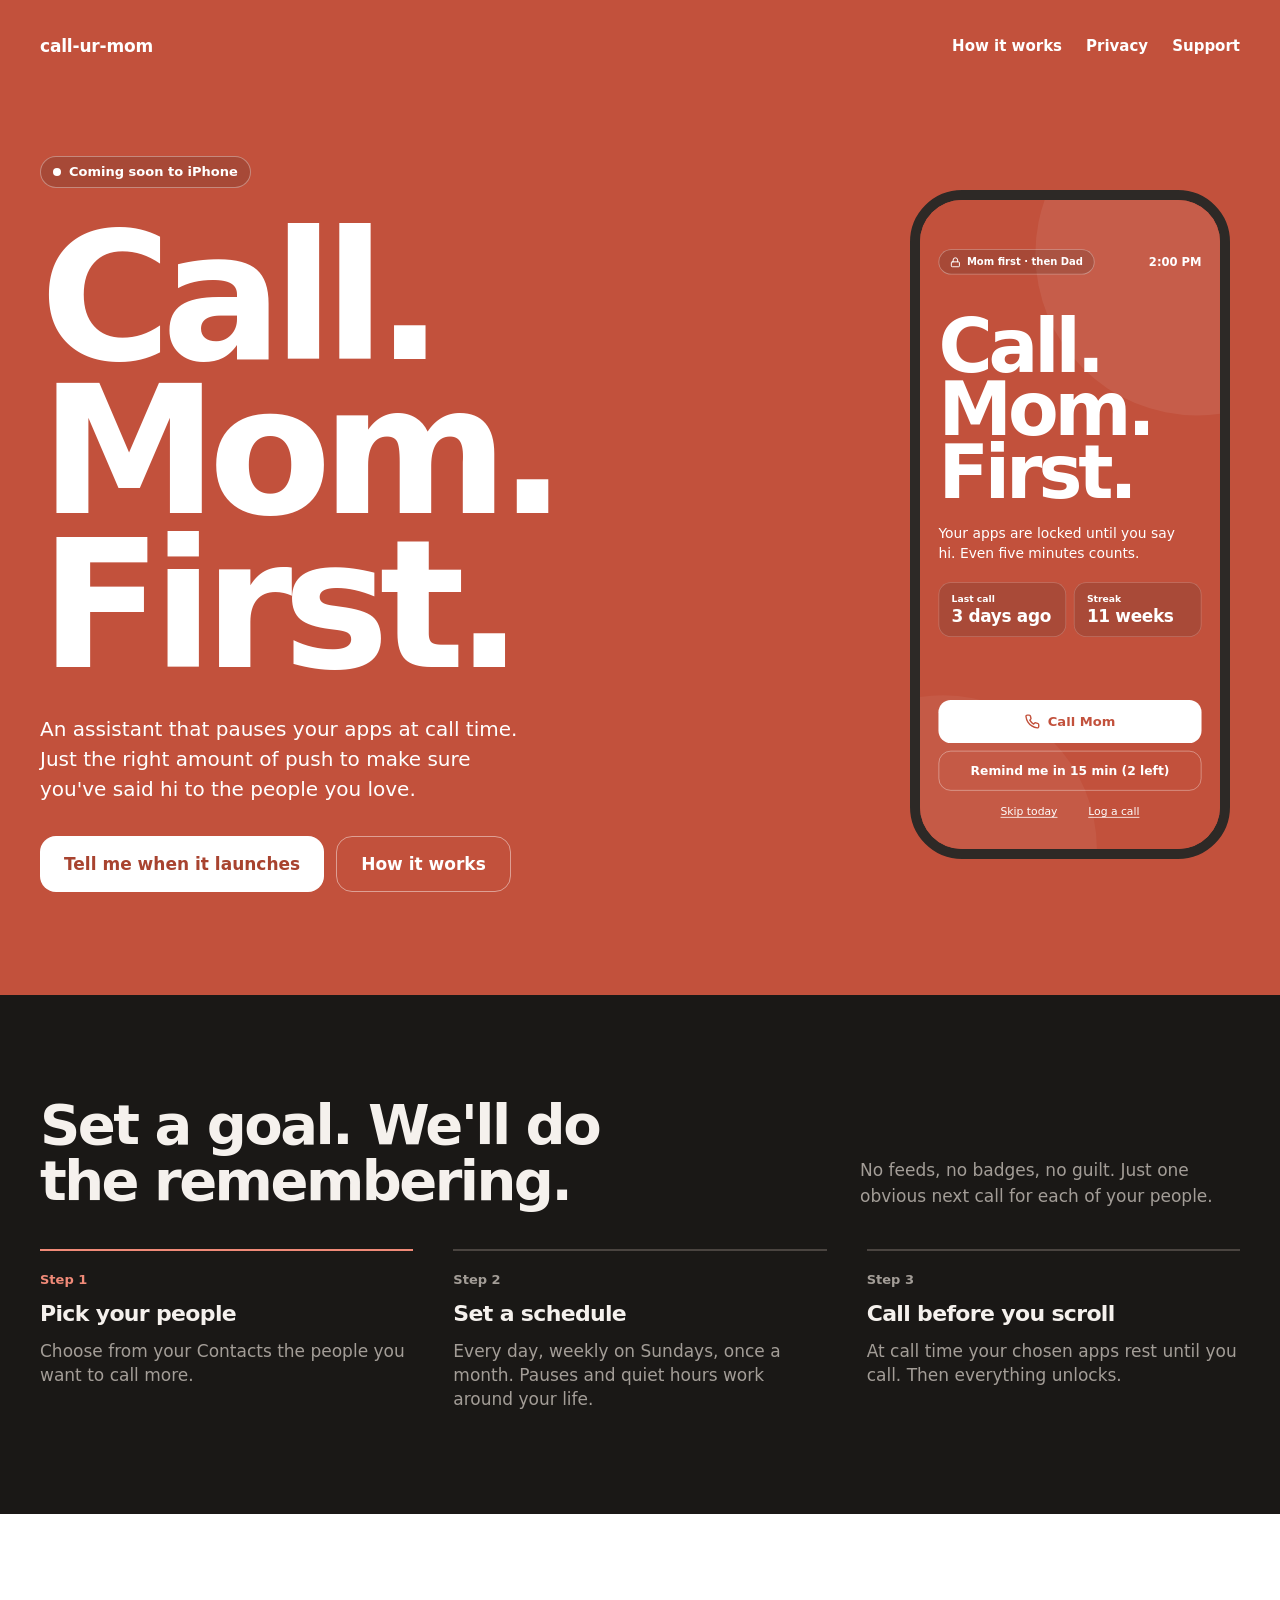
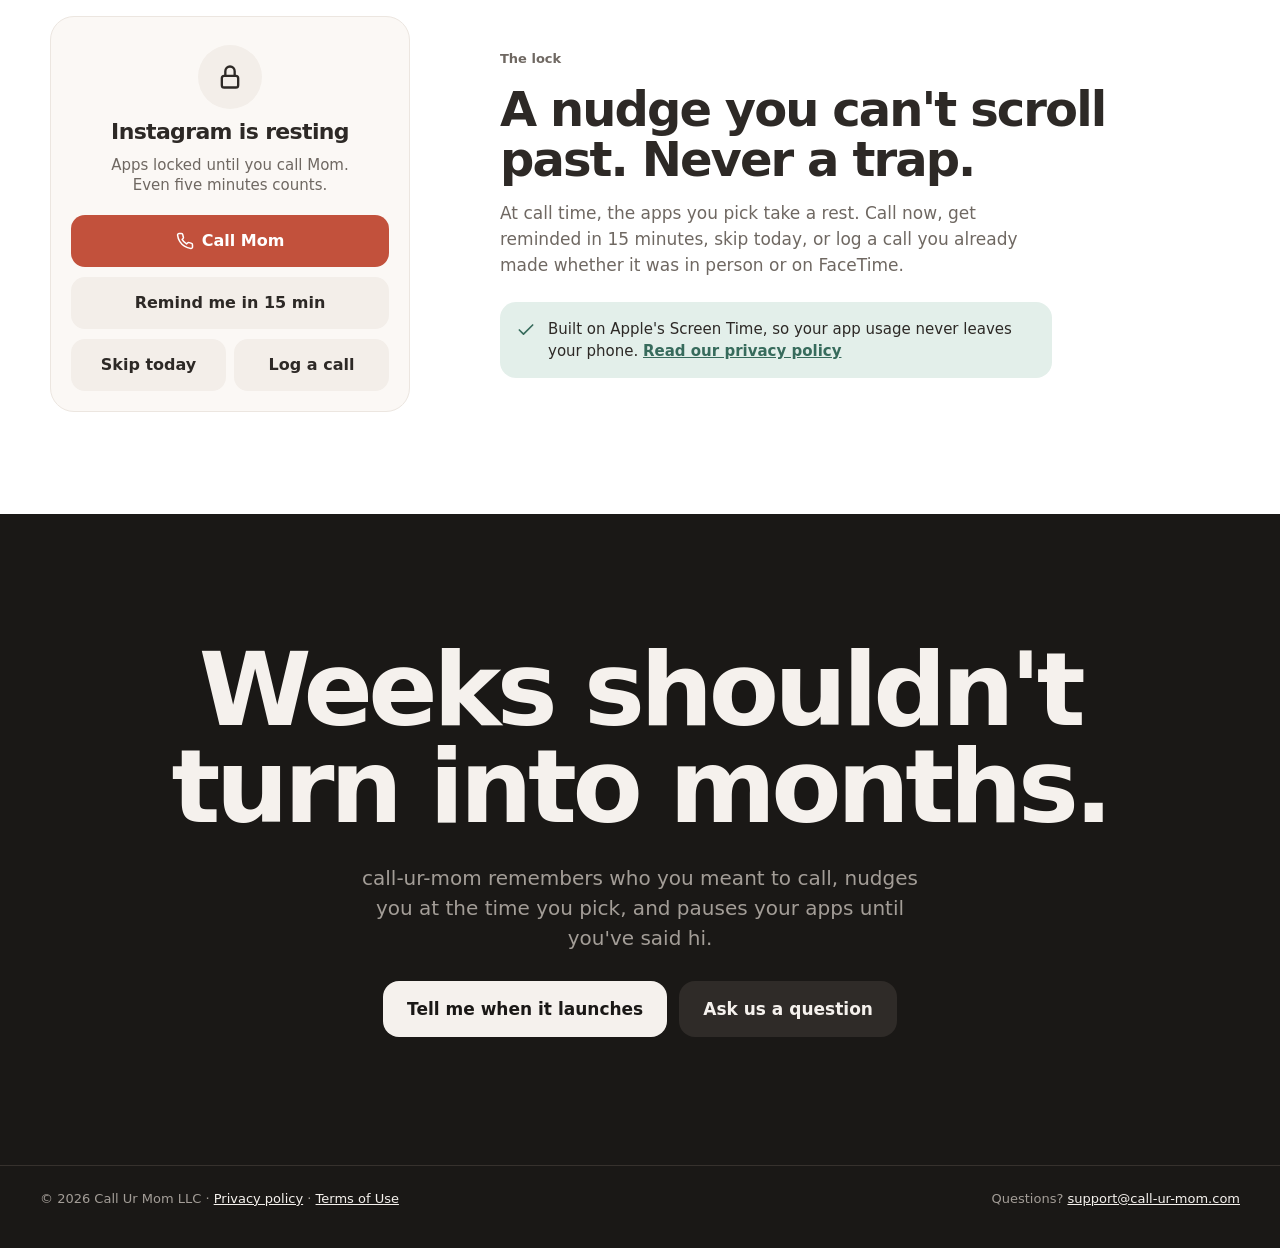
==== commit e77dd320: "MOM-256: Restyle the privacy and terms pages to match the home page Share the home page's tokens, he" ====
--- a/index.html
+++ b/index.html
@@ -118,7 +118,7 @@
         <h1 class="hero-title">Call.<br>Mom.<br>First.</h1>
         <p class="hero-lede">An assistant that pauses your apps at call time. Just the right amount of push to make sure you've said hi to the people you love.</p>
         <div class="btn-row">
-          <a class="btn btn-white" href="https://docs.google.com/forms/d/e/1FAIpQLSeAqyH70mUtDRnhH7kzeP2gv_HnCuKM938YQqjuLBIFIX7AAw/viewform" target="_blank" rel="noopener">Tell me when it launches</a>
+          <a class="btn btn-white" href="mailto:support@call-ur-mom.com?subject=Tell%20me%20when%20it%20launches">Tell me when it launches</a>
           <a class="btn btn-outline" href="#how">How it works</a>
         </div>
       </div>
@@ -212,7 +212,7 @@
     <h2 class="close-title">Weeks shouldn't turn into months.</h2>
     <p class="close-text">call-ur-mom remembers who you meant to call, nudges you at the time you pick, and pauses your apps until you've said hi.</p>
     <div class="btn-row">
-      <a class="btn btn-cream" href="https://docs.google.com/forms/d/e/1FAIpQLSeAqyH70mUtDRnhH7kzeP2gv_HnCuKM938YQqjuLBIFIX7AAw/viewform" target="_blank" rel="noopener">Tell me when it launches</a>
+      <a class="btn btn-cream" href="mailto:support@call-ur-mom.com?subject=Tell%20me%20when%20it%20launches">Tell me when it launches</a>
       <a class="btn btn-ink" href="mailto:support@call-ur-mom.com">Ask us a question</a>
     </div>
   </section>
--- a/site.css
+++ b/site.css
@@ -0,0 +1,51 @@
+/* Shared by every page: tokens, page base, header and footer. */
+:root{
+  color-scheme:dark;
+  --coral:#C2513C;
+  --coral-deep:#A8432F;
+  --coral-bright:#F08A78;
+  --ink:#1A1816;
+  --ink-raised:#2F2B28;
+  --ink-rule:#36312D;
+  --ink-step-rule:#4A4440;
+  --charcoal:#2D2926;
+  --cream:#F5F1ED;
+  --sand:#F3EEE9;
+  --paper:#FBF8F5;
+  --paper-rule:#ECE6E0;
+  --muted-on-ink:#A39D97;
+  --muted-on-white:#6F6862;
+  --sage-tint:#E3EFEA;
+  --sage-deep:#376B5C;
+  --white:#FFFFFF;
+  --gutter:clamp(16px,5vw,40px);
+  --band:clamp(56px,8vw,104px);
+}
+body{margin:0;background:var(--ink);color:var(--cream);font-family:-apple-system,BlinkMacSystemFont,'SF Pro Text','SF Pro Display','Helvetica Neue',system-ui,sans-serif;-webkit-font-smoothing:antialiased}
+h1,h2,p,ol{margin:0}
+
+.wrap{max-width:1200px;margin:0 auto;padding-left:var(--gutter);padding-right:var(--gutter)}
+.coral-band{background:var(--coral);color:var(--white)}
+
+/* Header */
+.site-header{padding-top:24px;padding-bottom:24px;display:flex;flex-wrap:wrap;align-items:center;justify-content:space-between;gap:12px 24px}
+.site-header a{display:inline-flex;align-items:center;min-height:44px;color:var(--white);text-decoration:none}
+/* The negative margin keeps the logo's 20px line in the layout while its tap target is 44px */
+.logo{margin:-12px 0;font-size:17px;font-weight:700;letter-spacing:-.01em}
+.site-nav{display:flex;flex-wrap:wrap;align-items:center;gap:4px 24px;font-size:15px;font-weight:600}
+
+/* Footer: links are 44px tall, so the padding gives back what they add to the 18px line */
+.site-footer{border-top:1px solid var(--ink-rule)}
+.footer-row{padding-top:11px;padding-bottom:27px;display:flex;flex-wrap:wrap;justify-content:space-between;gap:0 24px;font-size:13px;line-height:18px;color:var(--muted-on-ink)}
+.footer-row a{display:inline-flex;align-items:center;min-height:44px;color:var(--cream)}
+
+/* Privacy and Terms pages */
+.legal{padding-top:clamp(40px,6vw,64px);padding-bottom:var(--band)}
+.legal>*{max-width:720px}
+.legal h1{font-size:clamp(34px,4vw,48px);line-height:1.05;font-weight:800;letter-spacing:-.04em}
+.legal h2{margin:40px 0 12px;font-size:22px;line-height:26px;font-weight:800;letter-spacing:-.03em}
+.legal p,.legal li{margin:0 0 12px;font-size:17px;line-height:26px}
+.legal ul{margin:0 0 12px;padding-left:1.25rem}
+.legal li ul{margin-top:12px}
+.legal a{color:var(--coral-bright);text-underline-offset:3px}
+.legal .meta{margin:8px 0 28px;font-size:15px;line-height:22px;color:var(--muted-on-ink)}
